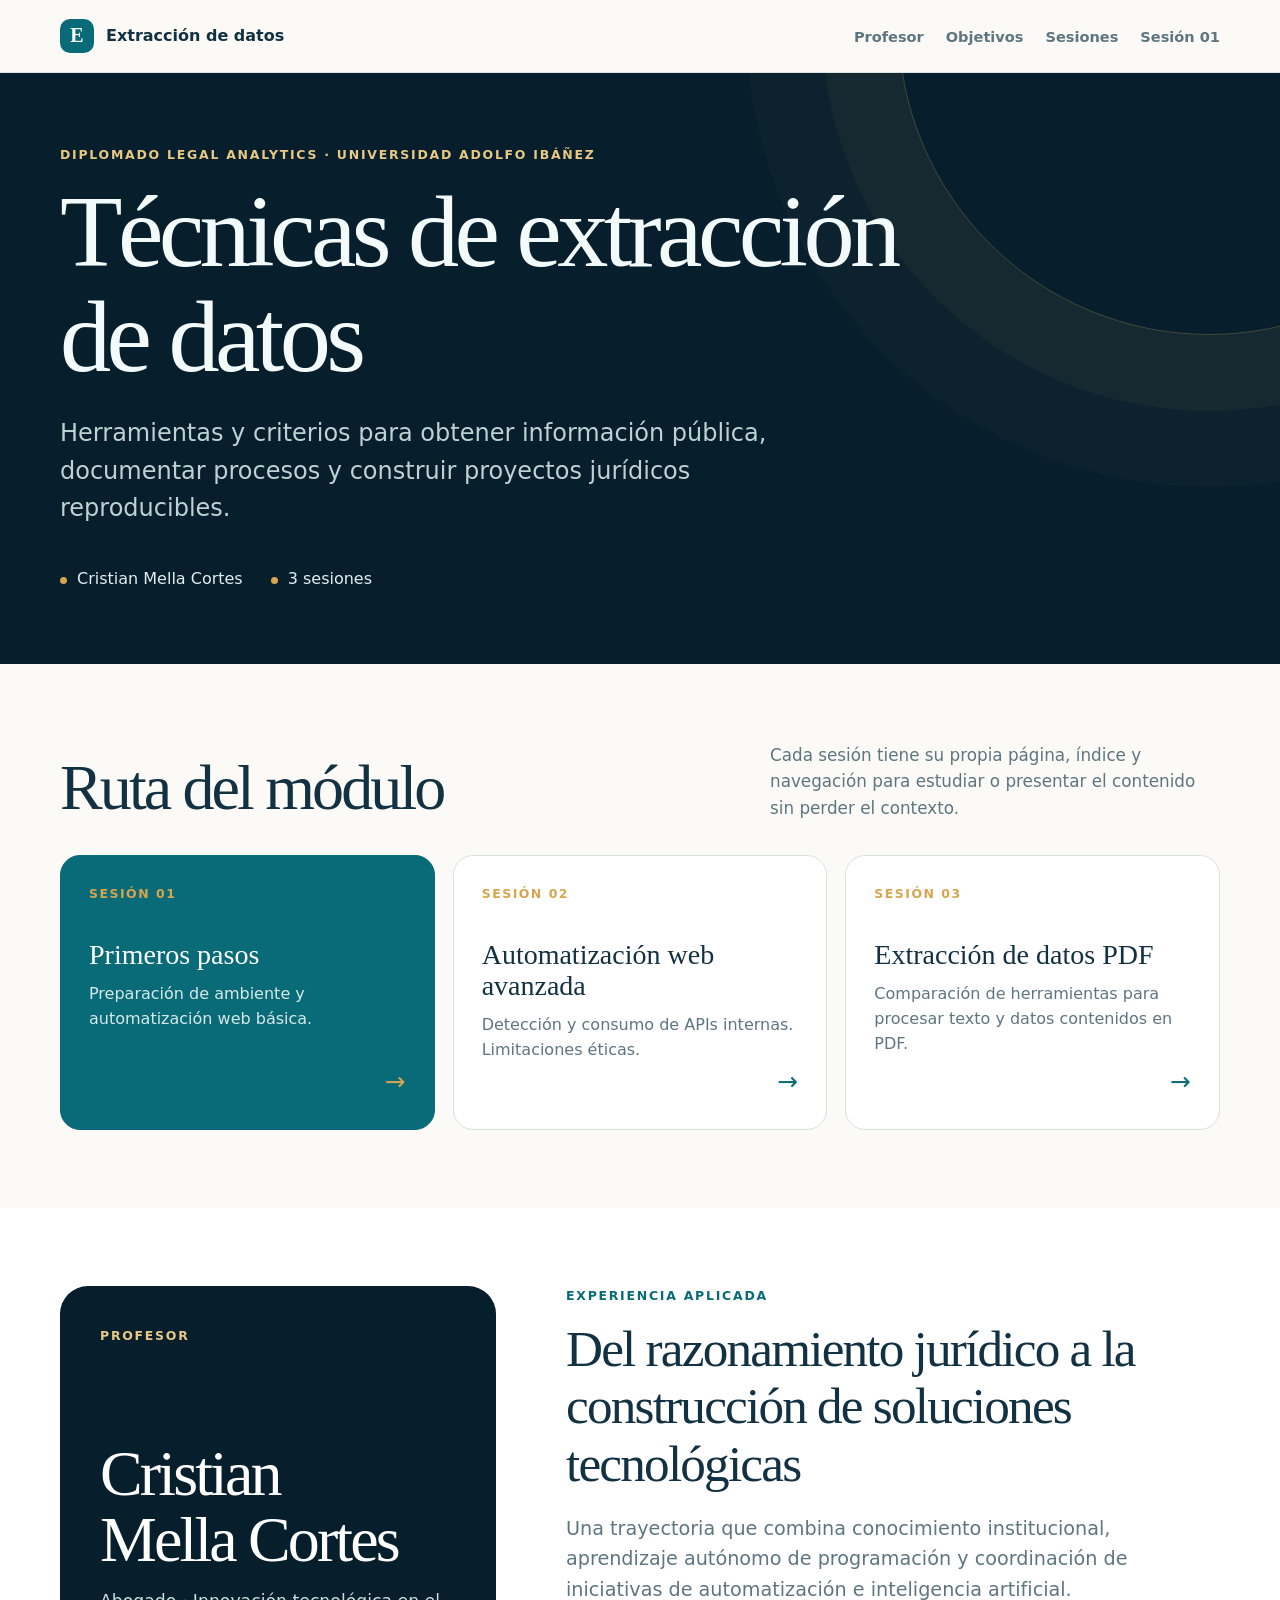
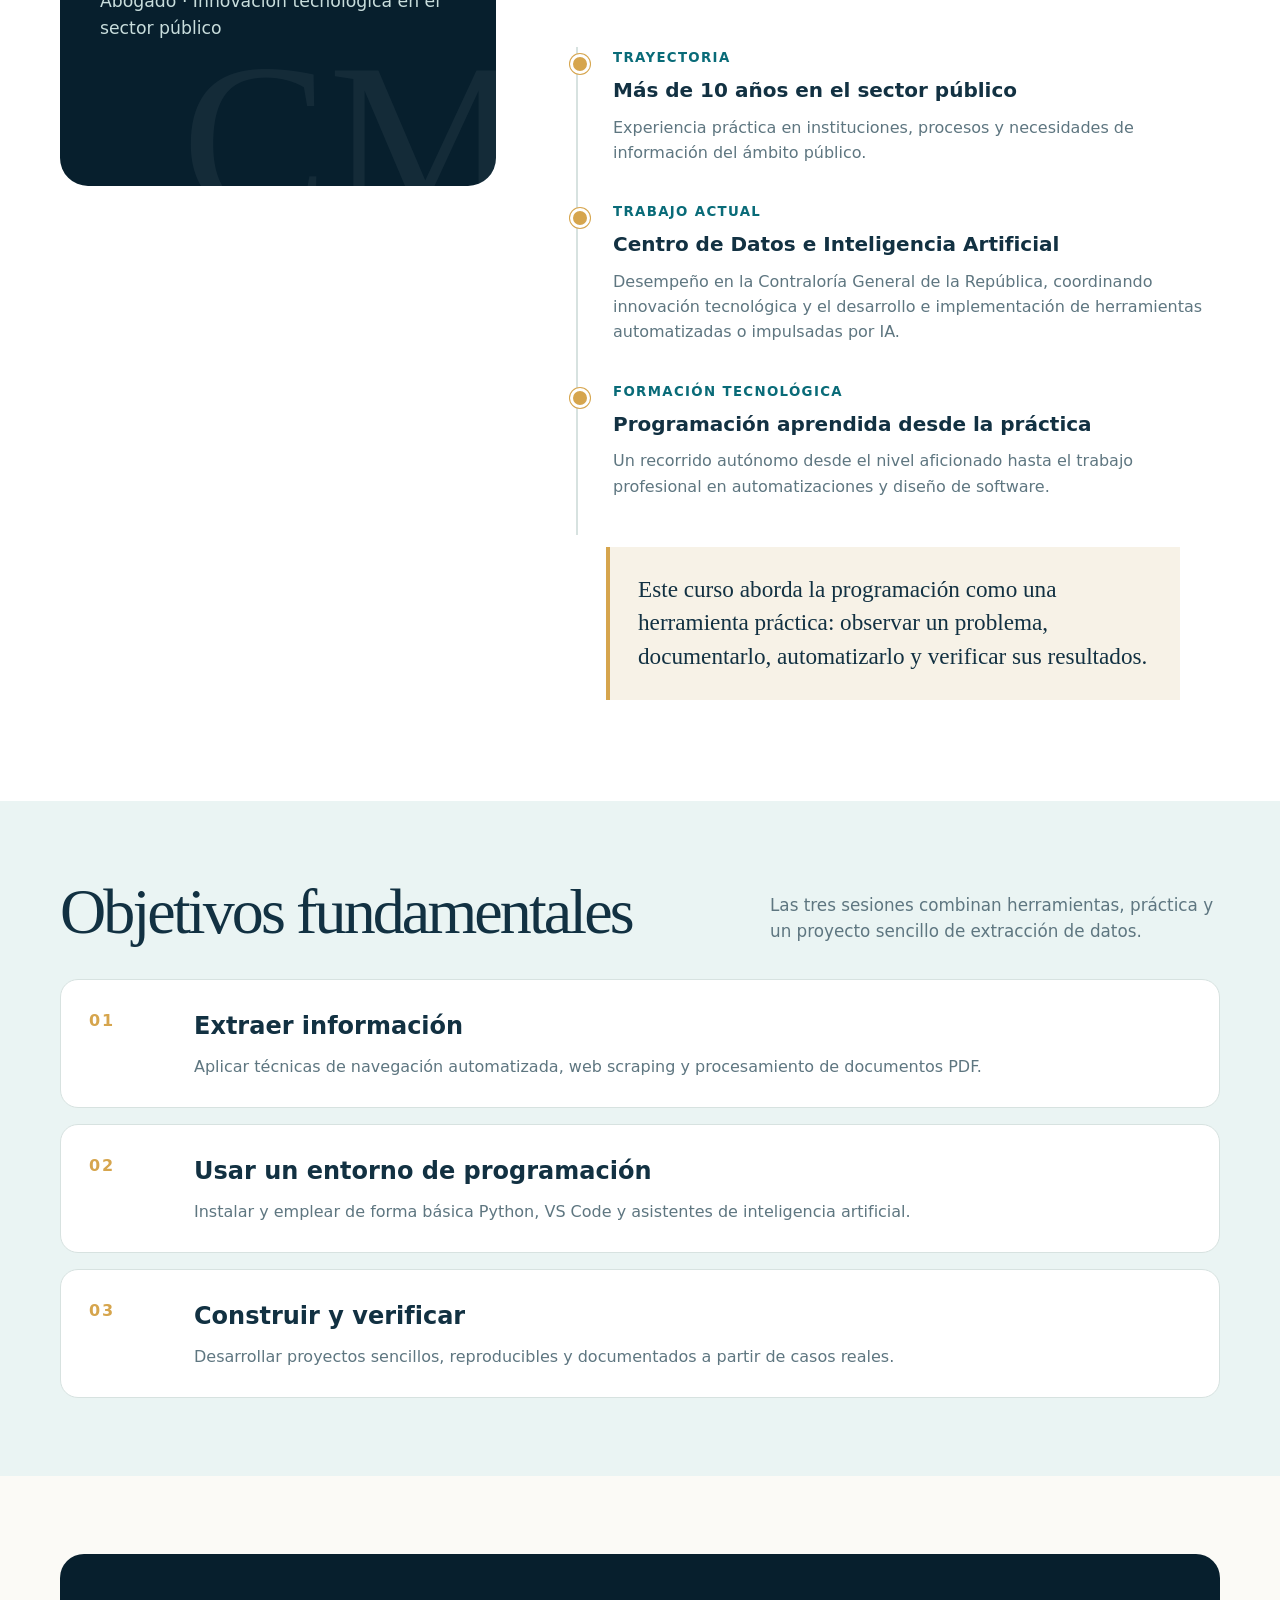
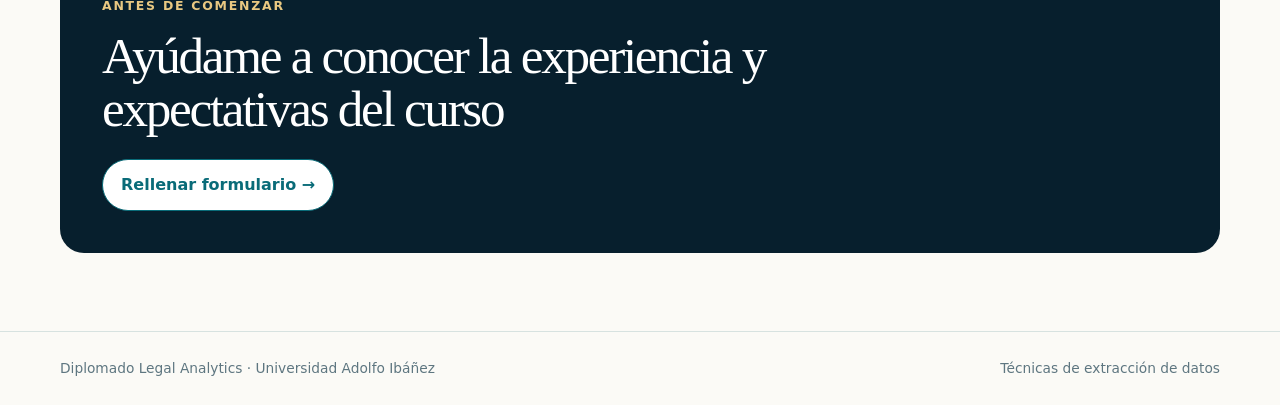
==== index.html @ d35bd57c "Clases UAI Legal Analytics 2026 HTML con clases y ejercicios" ====
<!doctype html><html lang="es"><head><meta charset="utf-8"><meta name="viewport" content="width=device-width,initial-scale=1"><meta name="theme-color" content="#071f2d"><title>Técnicas de extracción de datos</title><link rel="stylesheet" href="css/base.css"><link rel="stylesheet" href="css/presentation.css"></head><body>
<header class="site-header"><div class="container header-inner"><a class="brand" href="index.html"><span class="brand-mark">E</span><span>Extracción de datos</span></a><button class="menu-button" aria-expanded="false" aria-label="Abrir menú">Menú</button><nav class="main-nav" aria-label="Navegación principal"><a href="#profesor">Profesor</a><a href="#objetivos">Objetivos</a><a href="#sesiones">Sesiones</a><a href="sesiones/sesion-01.html">Sesión 01</a></nav></div></header>
<main><section class="hero"><div class="container hero-inner"><p class="eyebrow">Diplomado Legal Analytics · Universidad Adolfo Ibáñez</p><h1 class="display">Técnicas de extracción de datos</h1><p class="hero-copy">Herramientas y criterios para obtener información pública, documentar procesos y construir proyectos jurídicos reproducibles.</p><div class="hero-meta"><span>Cristian Mella Cortes</span><span>3 sesiones</span></div></div></section>
<section id="sesiones" class="section"><div class="container"><div class="section-head"><h2 class="display">Ruta del módulo</h2><p>Cada sesión tiene su propia página, índice y navegación para estudiar o presentar el contenido sin perder el contexto.</p></div><div class="cards"><a class="card featured" href="sesiones/sesion-01.html"><span class="number">SESIÓN 01</span><h3>Primeros pasos</h3><p>Preparación de ambiente y automatización web básica.</p><span class="arrow">→</span></a><a class="card" href="sesiones/sesion-02.html"><span class="number">SESIÓN 02</span><h3>Automatización web avanzada</h3><p>Detección y consumo de APIs internas. Limitaciones éticas.</p><span class="arrow">→</span></a><a class="card" href="sesiones/sesion-03.html"><span class="number">SESIÓN 03</span><h3>Extracción de datos PDF</h3><p>Comparación de herramientas para procesar texto y datos contenidos en PDF.</p><span class="arrow">→</span></a></div></div></section>
<section id="profesor" class="section professor"><div class="container profile-layout"><aside class="identity-panel"><p class="eyebrow">Profesor</p><h2 class="display">Cristian<br>Mella Cortes</h2><p class="role">Abogado · Innovación tecnológica en el sector público</p></aside><div class="profile-story"><p class="eyebrow">Experiencia aplicada</p><h3>Del razonamiento jurídico a la construcción de soluciones tecnológicas</h3><p class="lead">Una trayectoria que combina conocimiento institucional, aprendizaje autónomo de programación y coordinación de iniciativas de automatización e inteligencia artificial.</p><div class="timeline"><article class="milestone"><small>Trayectoria</small><h4>Más de 10 años en el sector público</h4><p>Experiencia práctica en instituciones, procesos y necesidades de información del ámbito público.</p></article><article class="milestone"><small>Trabajo actual</small><h4>Centro de Datos e Inteligencia Artificial</h4><p>Desempeño en la Contraloría General de la República, coordinando innovación tecnológica y el desarrollo e implementación de herramientas automatizadas o impulsadas por IA.</p></article><article class="milestone"><small>Formación tecnológica</small><h4>Programación aprendida desde la práctica</h4><p>Un recorrido autónomo desde el nivel aficionado hasta el trabajo profesional en automatizaciones y diseño de software.</p></article></div><blockquote class="teaching-note">Este curso aborda la programación como una herramienta práctica: observar un problema, documentarlo, automatizarlo y verificar sus resultados.</blockquote></div></div></section>
<section id="objetivos" class="section soft"><div class="container"><div class="section-head"><h2 class="display">Objetivos fundamentales</h2><p>Las tres sesiones combinan herramientas, práctica y un proyecto sencillo de extracción de datos.</p></div><div class="objectives"><article class="objective"><strong>01</strong><div><h3>Extraer información</h3><p>Aplicar técnicas de navegación automatizada, web scraping y procesamiento de documentos PDF.</p></div></article><article class="objective"><strong>02</strong><div><h3>Usar un entorno de programación</h3><p>Instalar y emplear de forma básica Python, VS Code y asistentes de inteligencia artificial.</p></div></article><article class="objective"><strong>03</strong><div><h3>Construir y verificar</h3><p>Desarrollar proyectos sencillos, reproducibles y documentados a partir de casos reales.</p></div></article></div></div></section>
<section class="section"><div class="container"><div class="survey"><p class="eyebrow">Antes de comenzar</p><h2 class="display">Ayúdame a conocer la experiencia y expectativas del curso</h2><a class="button" href="https://forms.cloud.microsoft/Pages/ResponsePage.aspx?id=a3WTFOOefkuF-6Gn7OXBZaLmbzBU2StAi_sdD-ndIR5UMkFDREI5QjBaMTgxVTE2TExETEpZU0IwNy4u" target="_blank" rel="noopener noreferrer">Rellenar formulario →</a></div></div></section></main>
<footer class="site-footer"><div class="container footer-inner"><span>Diplomado Legal Analytics · Universidad Adolfo Ibáñez</span><span>Técnicas de extracción de datos</span></div></footer><script src="js/site.js"></script></body></html>
---- css/base.css ----
:root{--navy:#071f2d;--ink:#123142;--teal:#096b78;--teal2:#0f8490;--mist:#eaf4f3;--paper:#fbfaf6;--white:#fff;--gold:#d6a54d;--muted:#5e7680;--line:#d7e2e0;--shadow:0 18px 55px rgba(8,38,50,.12);--radius:20px}
*{box-sizing:border-box}html{scroll-behavior:smooth}body{margin:0;background:var(--paper);color:var(--ink);font-family:Inter,ui-sans-serif,system-ui,-apple-system,"Segoe UI",sans-serif;line-height:1.58}a{color:inherit}button{font:inherit}a:focus-visible,button:focus-visible{outline:3px solid var(--gold);outline-offset:4px}.container{width:min(1160px,calc(100% - 48px));margin:auto}.site-header{position:sticky;top:0;z-index:50;border-bottom:1px solid rgba(215,226,224,.9);background:rgba(251,250,246,.94);backdrop-filter:blur(14px)}.header-inner{min-height:72px;display:flex;align-items:center;justify-content:space-between;gap:24px}.brand{display:flex;align-items:center;gap:12px;text-decoration:none;font-weight:850}.brand-mark{display:grid;place-items:center;width:34px;height:34px;border-radius:10px;background:var(--teal);color:#fff;font-family:Georgia,serif;font-size:20px}.main-nav{display:flex;align-items:center;gap:22px}.main-nav a{text-decoration:none;color:var(--muted);font-size:.91rem;font-weight:750}.main-nav a:hover,.main-nav a[aria-current="page"]{color:var(--teal)}.menu-button{display:none;border:0;background:transparent;font-weight:800;color:var(--teal)}.eyebrow{margin:0 0 14px;color:var(--teal);font-size:.78rem;font-weight:900;letter-spacing:.14em;text-transform:uppercase}.display{font-family:Georgia,"Times New Roman",serif;font-weight:500;letter-spacing:-.045em;line-height:1.03}.site-footer{border-top:1px solid var(--line);padding:26px 0;color:var(--muted);font-size:.86rem}.footer-inner{display:flex;justify-content:space-between;gap:20px}.button{display:inline-flex;align-items:center;justify-content:center;gap:8px;border-radius:999px;padding:12px 18px;text-decoration:none;font-weight:800;border:1px solid var(--teal);color:var(--teal);background:#fff}.button.primary{background:var(--teal);color:#fff}.button:hover{transform:translateY(-1px);box-shadow:0 8px 20px rgba(9,107,120,.15)}
@media(max-width:760px){.container{width:min(100% - 32px,1160px)}.header-inner{min-height:64px}.menu-button{display:block}.main-nav{display:none;position:absolute;top:64px;left:0;right:0;padding:18px 24px;background:var(--paper);border-bottom:1px solid var(--line);flex-direction:column;align-items:flex-start}.main-nav.open{display:flex}.footer-inner{display:block}.footer-inner span{display:block;margin:5px 0}}
@media(prefers-reduced-motion:reduce){html{scroll-behavior:auto}*{transition:none!important}}
---- css/presentation.css ----
.hero{position:relative;overflow:hidden;background:var(--navy);color:#f2fbfa}.hero:after{content:"";position:absolute;width:620px;height:620px;border:1px solid rgba(214,165,77,.3);border-radius:50%;right:-240px;top:-360px;box-shadow:0 0 0 76px rgba(214,165,77,.05),0 0 0 152px rgba(214,165,77,.025)}.hero-inner{position:relative;z-index:1;min-height:480px;display:grid;align-content:center;padding:72px 0}.hero .eyebrow{color:#e8c882}.hero h1{max-width:930px;margin:0;font-size:clamp(3.5rem,8vw,6.4rem)}.hero-copy{max-width:710px;margin:25px 0 0;color:#bdd2d3;font-size:clamp(1.15rem,2vw,1.5rem)}.hero-meta{display:flex;gap:28px;flex-wrap:wrap;margin-top:38px;color:#e2eeee}.hero-meta span:before{content:"";display:inline-block;width:7px;height:7px;margin-right:10px;border-radius:50%;background:var(--gold)}.section{padding:78px 0}.section.soft{background:var(--mist)}.section-head{display:flex;align-items:end;justify-content:space-between;gap:36px;margin-bottom:34px}.section-head h2{margin:0;font-size:clamp(2.4rem,5vw,4rem)}.section-head p{max-width:450px;margin:0;color:var(--muted);font-size:1.05rem}.cards{display:grid;grid-template-columns:repeat(3,1fr);gap:18px}.card{display:flex;min-height:245px;flex-direction:column;padding:28px;border:1px solid var(--line);border-radius:var(--radius);background:#fff;text-decoration:none;transition:.2s ease}.card:hover{transform:translateY(-5px);box-shadow:var(--shadow);border-color:#90bdc0}.card.featured{background:var(--teal);color:#fff;border-color:var(--teal)}.card .number{color:var(--gold);font-size:.78rem;font-weight:900;letter-spacing:.12em}.card h3{margin:36px 0 10px;font-family:Georgia,serif;font-size:1.75rem;font-weight:500;line-height:1.1}.card p{margin:0;color:var(--muted)}.card.featured p{color:#d7e9e8}.card .arrow{margin-top:auto;align-self:flex-end;color:var(--teal);font-size:1.55rem}.card.featured .arrow{color:var(--gold)}
.professor{background:#fff}.profile-layout{display:grid;grid-template-columns:.8fr 1.2fr;gap:70px;align-items:start}.identity-panel{position:sticky;top:105px;min-height:500px;padding:40px;border-radius:28px;background:var(--navy);color:#fff;overflow:hidden}.identity-panel:after{content:"CM";position:absolute;right:-28px;bottom:-65px;color:rgba(255,255,255,.055);font:220px/1 Georgia,serif}.identity-panel .eyebrow{color:#e8c882}.identity-panel h2{position:relative;margin:95px 0 15px;font-size:clamp(2.65rem,5vw,4.5rem)}.identity-panel .role{position:relative;margin:0;color:#c8dddc;font-size:1.08rem}.profile-story h3{margin:0 0 22px;font:500 clamp(2rem,4vw,3.25rem)/1.12 Georgia,serif;letter-spacing:-.035em}.profile-story>.lead{margin:0 0 42px;color:var(--muted);font-size:1.2rem}.timeline{border-left:2px solid var(--line);margin-left:10px}.milestone{position:relative;padding:0 0 36px 35px}.milestone:before{content:"";position:absolute;left:-8px;top:7px;width:14px;height:14px;border:3px solid #fff;border-radius:50%;background:var(--gold);box-shadow:0 0 0 1px var(--gold)}.milestone small{display:block;color:var(--teal);font-weight:900;letter-spacing:.1em;text-transform:uppercase}.milestone h4{margin:7px 0 8px;font-size:1.25rem}.milestone p{margin:0;color:var(--muted)}.teaching-note{margin-top:12px;padding:26px 28px;border-left:4px solid var(--gold);background:#f7f2e7;font:500 1.45rem/1.45 Georgia,serif}
.objectives{display:grid;gap:16px}.objective{display:grid;grid-template-columns:80px 1fr;gap:25px;padding:28px;border:1px solid var(--line);border-radius:18px;background:#fff}.objective strong{color:var(--gold);letter-spacing:.12em}.objective h3{margin:0 0 8px;font-size:1.5rem}.objective p{margin:0;color:var(--muted)}.survey{padding:42px;border-radius:24px;background:var(--navy);color:#fff}.survey .eyebrow{color:#e8c882}.survey h2{max-width:800px;margin:0 0 24px;font-size:clamp(2rem,4vw,3.3rem)}
.page-hero{padding:62px 0 48px;background:var(--mist);border-bottom:1px solid var(--line)}.breadcrumb{font-size:.9rem;color:var(--muted)}.breadcrumb a{color:var(--teal);font-weight:800}.page-hero h1{margin:18px 0 12px;font-size:clamp(2.8rem,6vw,5.2rem)}.page-hero .subtitle{max-width:780px;margin:0;color:var(--muted);font-size:1.2rem}.lesson-shell{display:grid;grid-template-columns:250px 1fr;gap:54px;padding:55px 0 80px}.lesson-index{position:sticky;top:96px;align-self:start;padding:18px;border:1px solid var(--line);border-radius:18px;background:#fff}.lesson-index strong{display:block;margin:4px 10px 12px;color:var(--teal);font-size:.78rem;letter-spacing:.12em;text-transform:uppercase}.lesson-index a{display:block;padding:10px;border-radius:9px;text-decoration:none;color:var(--muted);font-size:.9rem;font-weight:750}.lesson-index a:hover{background:var(--mist);color:var(--teal)}.lesson-block{padding:12px 0 44px;scroll-margin-top:95px}.lesson-block+.lesson-block{padding-top:44px;border-top:1px solid var(--line)}.lesson-block h2{margin:0 0 14px;font:500 clamp(2rem,4vw,3rem)/1.1 Georgia,serif;letter-spacing:-.035em}.lesson-block h3{margin:25px 0 8px}.lesson-block p,.lesson-block li{color:#3e5862}.lesson-block li{margin:7px 0}.lesson-grid{display:grid;grid-template-columns:repeat(2,minmax(0,1fr));gap:16px;margin:22px 0}.lesson-card{padding:23px;border:1px solid var(--line);border-radius:16px;background:#fff}.lesson-card h3{margin:0 0 8px}.lesson-card p{margin:0}.lesson-table{width:100%;border-collapse:collapse;background:#fff;margin:22px 0}.lesson-table th,.lesson-table td{padding:13px;border:1px solid var(--line);text-align:left;vertical-align:top}.lesson-table th{background:var(--mist);color:var(--teal)}.callout{margin:22px 0;padding:18px 20px;border-left:4px solid var(--gold);background:#faf3e4}.code{padding:18px;border-radius:13px;background:#102d38;color:#eef8f7;overflow:auto;font-size:.88rem;line-height:1.65}.session-nav{display:flex;justify-content:space-between;gap:14px;margin-top:34px}.coming-soon{min-height:46vh;display:grid;place-items:center;text-align:center}.coming-soon div{max-width:650px}.coming-soon h2{font-size:clamp(2.3rem,5vw,4rem);margin:0 0 15px}.coming-soon p{color:var(--muted);font-size:1.1rem}
@media(max-width:900px){.cards{grid-template-columns:1fr 1fr}.profile-layout{grid-template-columns:1fr;gap:38px}.identity-panel{position:relative;top:auto;min-height:350px}.identity-panel h2{margin-top:55px}.lesson-shell{grid-template-columns:1fr}.lesson-index{position:relative;top:auto;display:flex;overflow:auto}.lesson-index strong{display:none}.lesson-index a{white-space:nowrap}}
@media(max-width:650px){.hero-inner{min-height:430px}.cards,.lesson-grid{grid-template-columns:1fr}.section{padding:56px 0}.section-head{display:block}.section-head p{margin-top:14px}.objective{grid-template-columns:48px 1fr;padding:22px}.survey{padding:28px}.session-nav{flex-direction:column}.lesson-table{font-size:.82rem;display:block;overflow-x:auto}}
.stage-intro{padding:48px 0 28px}.stage-intro h2{margin:0 0 12px;font-size:clamp(2rem,4vw,3.1rem)}.stage-intro>div>p{max-width:760px;margin:0;color:var(--muted);font-size:1.08rem}.stage-grid{display:grid;grid-template-columns:repeat(2,minmax(0,1fr));gap:18px;margin-top:30px}.stage-card{position:relative;min-height:230px;padding:28px;border:1px solid var(--line);border-radius:20px;background:#fff;text-align:left;color:var(--ink);cursor:pointer;transition:.2s ease}.stage-card:hover,.stage-card.active{transform:translateY(-3px);border-color:#75aeb2;box-shadow:var(--shadow)}.stage-card.active{background:var(--teal);color:#fff}.stage-card .stage-number{display:block;margin-bottom:38px;color:var(--gold);font-size:.78rem;font-weight:900;letter-spacing:.12em}.stage-card h3{margin:0 0 9px;font:500 1.75rem/1.12 Georgia,serif}.stage-card p{margin:0;color:var(--muted)}.stage-card.active p{color:#d9eaea}.stage-card .stage-arrow{position:absolute;right:25px;top:24px;color:var(--teal);font-size:1.4rem}.stage-card.active .stage-arrow{color:var(--gold)}.stage-detail{display:none;padding:54px 0 72px;scroll-margin-top:72px;animation:detail-in .3s ease both}.stage-detail.active{display:block}.stage-detail-head{display:flex;justify-content:space-between;gap:30px;align-items:start;margin-bottom:30px}.stage-detail-head h2{max-width:780px;margin:0;font-size:clamp(2.2rem,5vw,3.6rem)}.close-stage{border:1px solid var(--line);border-radius:999px;background:#fff;padding:9px 14px;color:var(--teal);font-weight:800;cursor:pointer}.step-list{display:grid;gap:14px;counter-reset:steps}.step{position:relative;padding:24px 25px 24px 75px;border:1px solid var(--line);border-radius:16px;background:#fff;counter-increment:steps}.step:before{content:counter(steps,decimal-leading-zero);position:absolute;left:24px;top:23px;color:var(--gold);font-weight:900;letter-spacing:.08em}.step h3{margin:0 0 7px;font-size:1.2rem}.step p,.step li{color:var(--muted)}.step p{margin:0}.checklist{padding-left:20px}.checklist li{margin:6px 0}.decision{display:grid;grid-template-columns:.8fr 1.2fr;gap:24px;margin:24px 0}.decision-label{padding:28px;border-radius:18px;background:var(--navy);color:#fff}.decision-label .eyebrow{color:#e8c882}.decision-label h3{margin:0;font:500 2rem/1.15 Georgia,serif}.decision-reasons{display:grid;gap:12px}.reason{padding:18px 20px;border:1px solid var(--line);border-radius:14px;background:#fff}.reason strong{display:block;margin-bottom:4px;color:var(--teal)}.prompt-file{margin:22px 0}.prompt-file figcaption{margin-bottom:8px;color:var(--teal);font-weight:850}.evidence-grid{display:grid;grid-template-columns:repeat(3,1fr);gap:14px;margin:22px 0}.evidence-item{padding:20px;border-top:4px solid var(--gold);background:#fff;border-radius:0 0 14px 14px}.evidence-item strong{display:block;margin-bottom:6px}.evidence-item p{margin:0;color:var(--muted);font-size:.94rem}.stage-bottom{display:flex;justify-content:space-between;gap:12px;margin-top:34px}@keyframes detail-in{from{opacity:0;transform:translateY(8px)}to{opacity:1;transform:none}}@media(max-width:650px){.stage-grid,.decision,.evidence-grid{grid-template-columns:1fr}.stage-card{min-height:205px}.stage-detail-head{display:block}.close-stage{margin-top:18px}.step{padding-left:62px}.step:before{left:18px}.stage-bottom{flex-direction:column}}
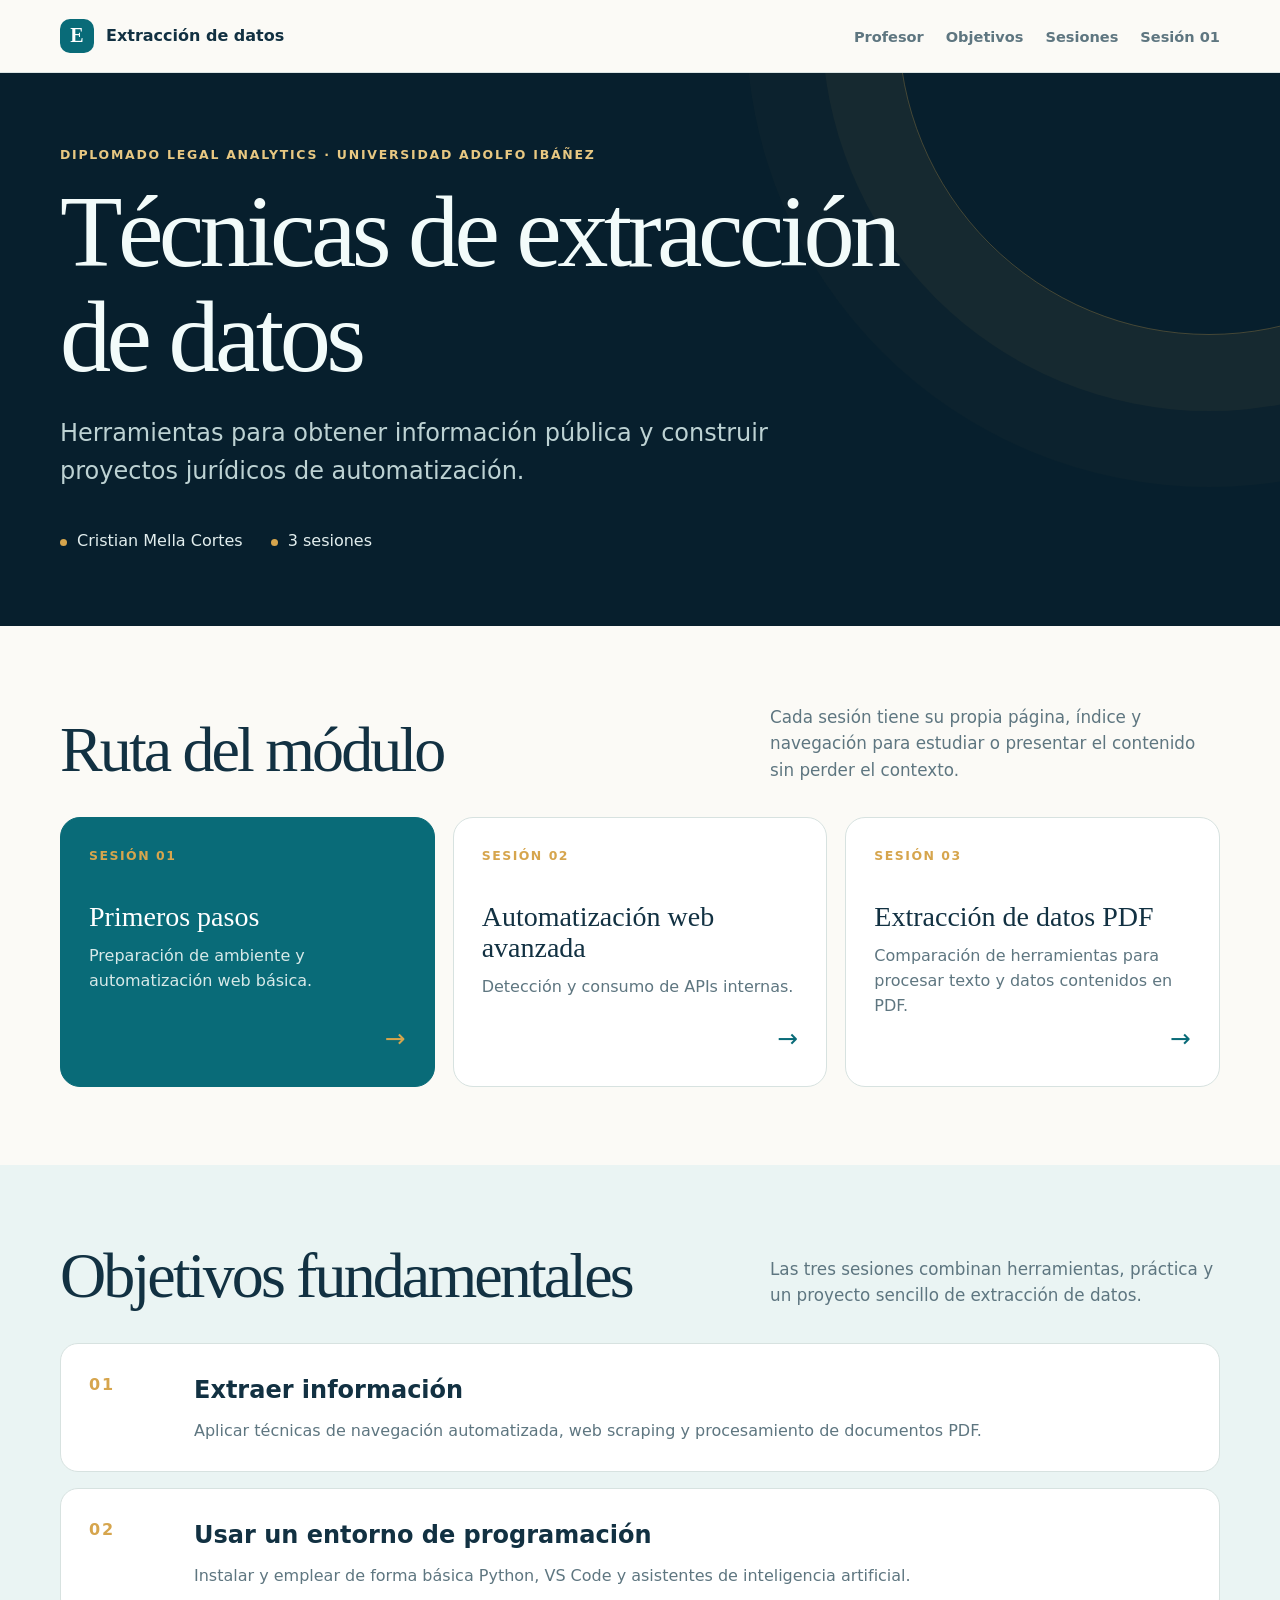
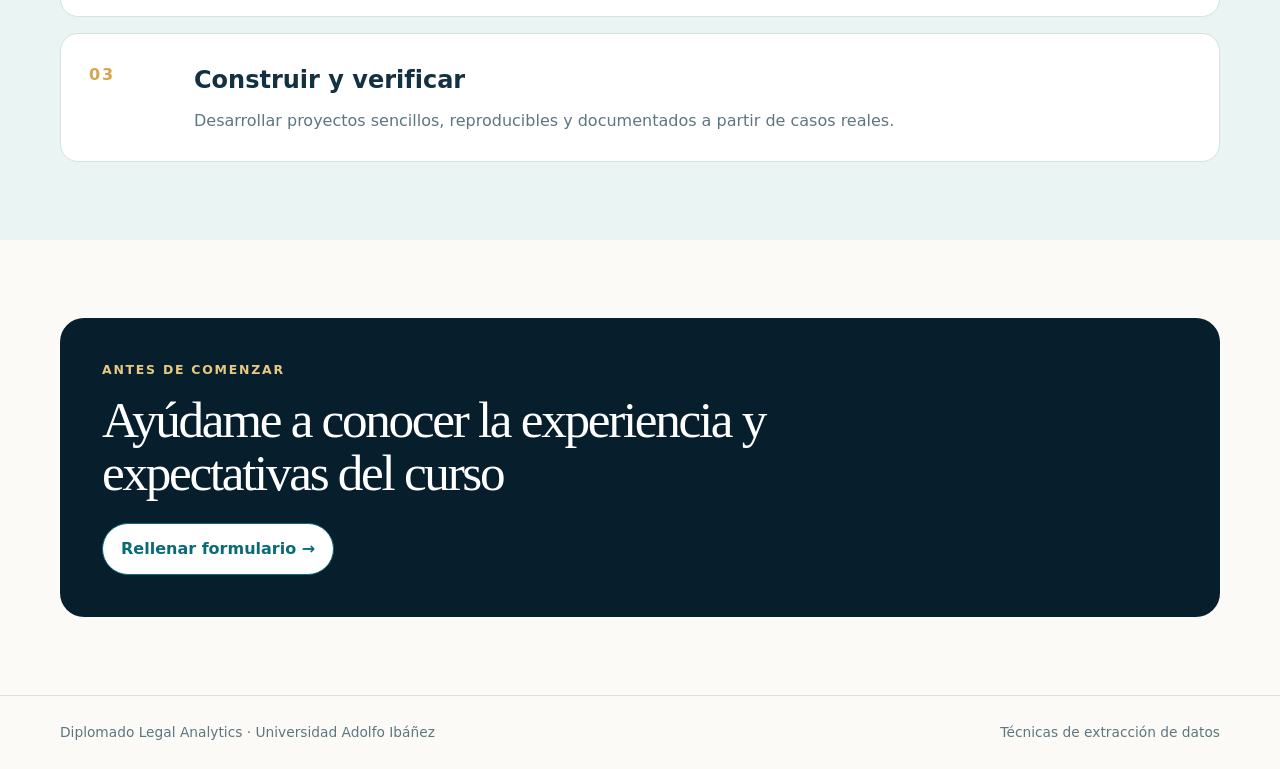
==== commit 8490081a: "Actualiza el contenido inicial y la sección Profesor" ====
--- a/index.html
+++ b/index.html
@@ -1,8 +1,8 @@
 <!doctype html><html lang="es"><head><meta charset="utf-8"><meta name="viewport" content="width=device-width,initial-scale=1"><meta name="theme-color" content="#071f2d"><title>Técnicas de extracción de datos</title><link rel="stylesheet" href="css/base.css"><link rel="stylesheet" href="css/presentation.css"></head><body>
 <header class="site-header"><div class="container header-inner"><a class="brand" href="index.html"><span class="brand-mark">E</span><span>Extracción de datos</span></a><button class="menu-button" aria-expanded="false" aria-label="Abrir menú">Menú</button><nav class="main-nav" aria-label="Navegación principal"><a href="#profesor">Profesor</a><a href="#objetivos">Objetivos</a><a href="#sesiones">Sesiones</a><a href="sesiones/sesion-01.html">Sesión 01</a></nav></div></header>
-<main><section class="hero"><div class="container hero-inner"><p class="eyebrow">Diplomado Legal Analytics · Universidad Adolfo Ibáñez</p><h1 class="display">Técnicas de extracción de datos</h1><p class="hero-copy">Herramientas y criterios para obtener información pública, documentar procesos y construir proyectos jurídicos reproducibles.</p><div class="hero-meta"><span>Cristian Mella Cortes</span><span>3 sesiones</span></div></div></section>
-<section id="sesiones" class="section"><div class="container"><div class="section-head"><h2 class="display">Ruta del módulo</h2><p>Cada sesión tiene su propia página, índice y navegación para estudiar o presentar el contenido sin perder el contexto.</p></div><div class="cards"><a class="card featured" href="sesiones/sesion-01.html"><span class="number">SESIÓN 01</span><h3>Primeros pasos</h3><p>Preparación de ambiente y automatización web básica.</p><span class="arrow">→</span></a><a class="card" href="sesiones/sesion-02.html"><span class="number">SESIÓN 02</span><h3>Automatización web avanzada</h3><p>Detección y consumo de APIs internas. Limitaciones éticas.</p><span class="arrow">→</span></a><a class="card" href="sesiones/sesion-03.html"><span class="number">SESIÓN 03</span><h3>Extracción de datos PDF</h3><p>Comparación de herramientas para procesar texto y datos contenidos en PDF.</p><span class="arrow">→</span></a></div></div></section>
-<section id="profesor" class="section professor"><div class="container profile-layout"><aside class="identity-panel"><p class="eyebrow">Profesor</p><h2 class="display">Cristian<br>Mella Cortes</h2><p class="role">Abogado · Innovación tecnológica en el sector público</p></aside><div class="profile-story"><p class="eyebrow">Experiencia aplicada</p><h3>Del razonamiento jurídico a la construcción de soluciones tecnológicas</h3><p class="lead">Una trayectoria que combina conocimiento institucional, aprendizaje autónomo de programación y coordinación de iniciativas de automatización e inteligencia artificial.</p><div class="timeline"><article class="milestone"><small>Trayectoria</small><h4>Más de 10 años en el sector público</h4><p>Experiencia práctica en instituciones, procesos y necesidades de información del ámbito público.</p></article><article class="milestone"><small>Trabajo actual</small><h4>Centro de Datos e Inteligencia Artificial</h4><p>Desempeño en la Contraloría General de la República, coordinando innovación tecnológica y el desarrollo e implementación de herramientas automatizadas o impulsadas por IA.</p></article><article class="milestone"><small>Formación tecnológica</small><h4>Programación aprendida desde la práctica</h4><p>Un recorrido autónomo desde el nivel aficionado hasta el trabajo profesional en automatizaciones y diseño de software.</p></article></div><blockquote class="teaching-note">Este curso aborda la programación como una herramienta práctica: observar un problema, documentarlo, automatizarlo y verificar sus resultados.</blockquote></div></div></section>
+<main><section class="hero"><div class="container hero-inner"><p class="eyebrow">Diplomado Legal Analytics · Universidad Adolfo Ibáñez</p><h1 class="display">Técnicas de extracción de datos</h1><p class="hero-copy">Herramientas para obtener información pública y construir proyectos jurídicos de automatización.</p><div class="hero-meta"><span>Cristian Mella Cortes</span><span>3 sesiones</span></div></div></section>
+<section id="sesiones" class="section"><div class="container"><div class="section-head"><h2 class="display">Ruta del módulo</h2><p>Cada sesión tiene su propia página, índice y navegación para estudiar o presentar el contenido sin perder el contexto.</p></div><div class="cards"><a class="card featured" href="sesiones/sesion-01.html"><span class="number">SESIÓN 01</span><h3>Primeros pasos</h3><p>Preparación de ambiente y automatización web básica.</p><span class="arrow">→</span></a><a class="card" href="sesiones/sesion-02.html"><span class="number">SESIÓN 02</span><h3>Automatización web avanzada</h3><p>Detección y consumo de APIs internas.</p><span class="arrow">→</span></a><a class="card" href="sesiones/sesion-03.html"><span class="number">SESIÓN 03</span><h3>Extracción de datos PDF</h3><p>Comparación de herramientas para procesar texto y datos contenidos en PDF.</p><span class="arrow">→</span></a></div></div></section>
+<section id="profesor" class="section professor" hidden><div class="container profile-layout"><aside class="identity-panel"><p class="eyebrow">Profesor</p><h2 class="display">Cristian<br>Mella Cortes</h2></aside><div class="profile-story"><ul><li>Trayectoria</li><li>Trabajo actual</li><li>Formación tecnológica</li></ul></div></div></section>
 <section id="objetivos" class="section soft"><div class="container"><div class="section-head"><h2 class="display">Objetivos fundamentales</h2><p>Las tres sesiones combinan herramientas, práctica y un proyecto sencillo de extracción de datos.</p></div><div class="objectives"><article class="objective"><strong>01</strong><div><h3>Extraer información</h3><p>Aplicar técnicas de navegación automatizada, web scraping y procesamiento de documentos PDF.</p></div></article><article class="objective"><strong>02</strong><div><h3>Usar un entorno de programación</h3><p>Instalar y emplear de forma básica Python, VS Code y asistentes de inteligencia artificial.</p></div></article><article class="objective"><strong>03</strong><div><h3>Construir y verificar</h3><p>Desarrollar proyectos sencillos, reproducibles y documentados a partir de casos reales.</p></div></article></div></div></section>
-<section class="section"><div class="container"><div class="survey"><p class="eyebrow">Antes de comenzar</p><h2 class="display">Ayúdame a conocer la experiencia y expectativas del curso</h2><a class="button" href="https://forms.cloud.microsoft/Pages/ResponsePage.aspx?id=a3WTFOOefkuF-6Gn7OXBZaLmbzBU2StAi_sdD-ndIR5UMkFDREI5QjBaMTgxVTE2TExETEpZU0IwNy4u" target="_blank" rel="noopener noreferrer">Rellenar formulario →</a></div></div></section></main>
+<section class="section"><div class="container"><div class="survey"><p class="eyebrow">Antes de comenzar</p><h2 class="display">Ayúdame a conocer la experiencia y expectativas del curso</h2><a class="button" href="https://forms.cloud.microsoft/Pages/ResponsePage.aspx?id=a3WTF OOfkuF6Gn7OXBZ aLmbzVT2sTai_sdD-ndIR5UMkF DREI5VqBaMTgxVTE2TEtX pZU0IwNy4u" target="_blank" rel="noopener noreferrer">Rellenar formulario →</a></div></div></section></main>
 <footer class="site-footer"><div class="container footer-inner"><span>Diplomado Legal Analytics · Universidad Adolfo Ibáñez</span><span>Técnicas de extracción de datos</span></div></footer><script src="js/site.js"></script></body></html>
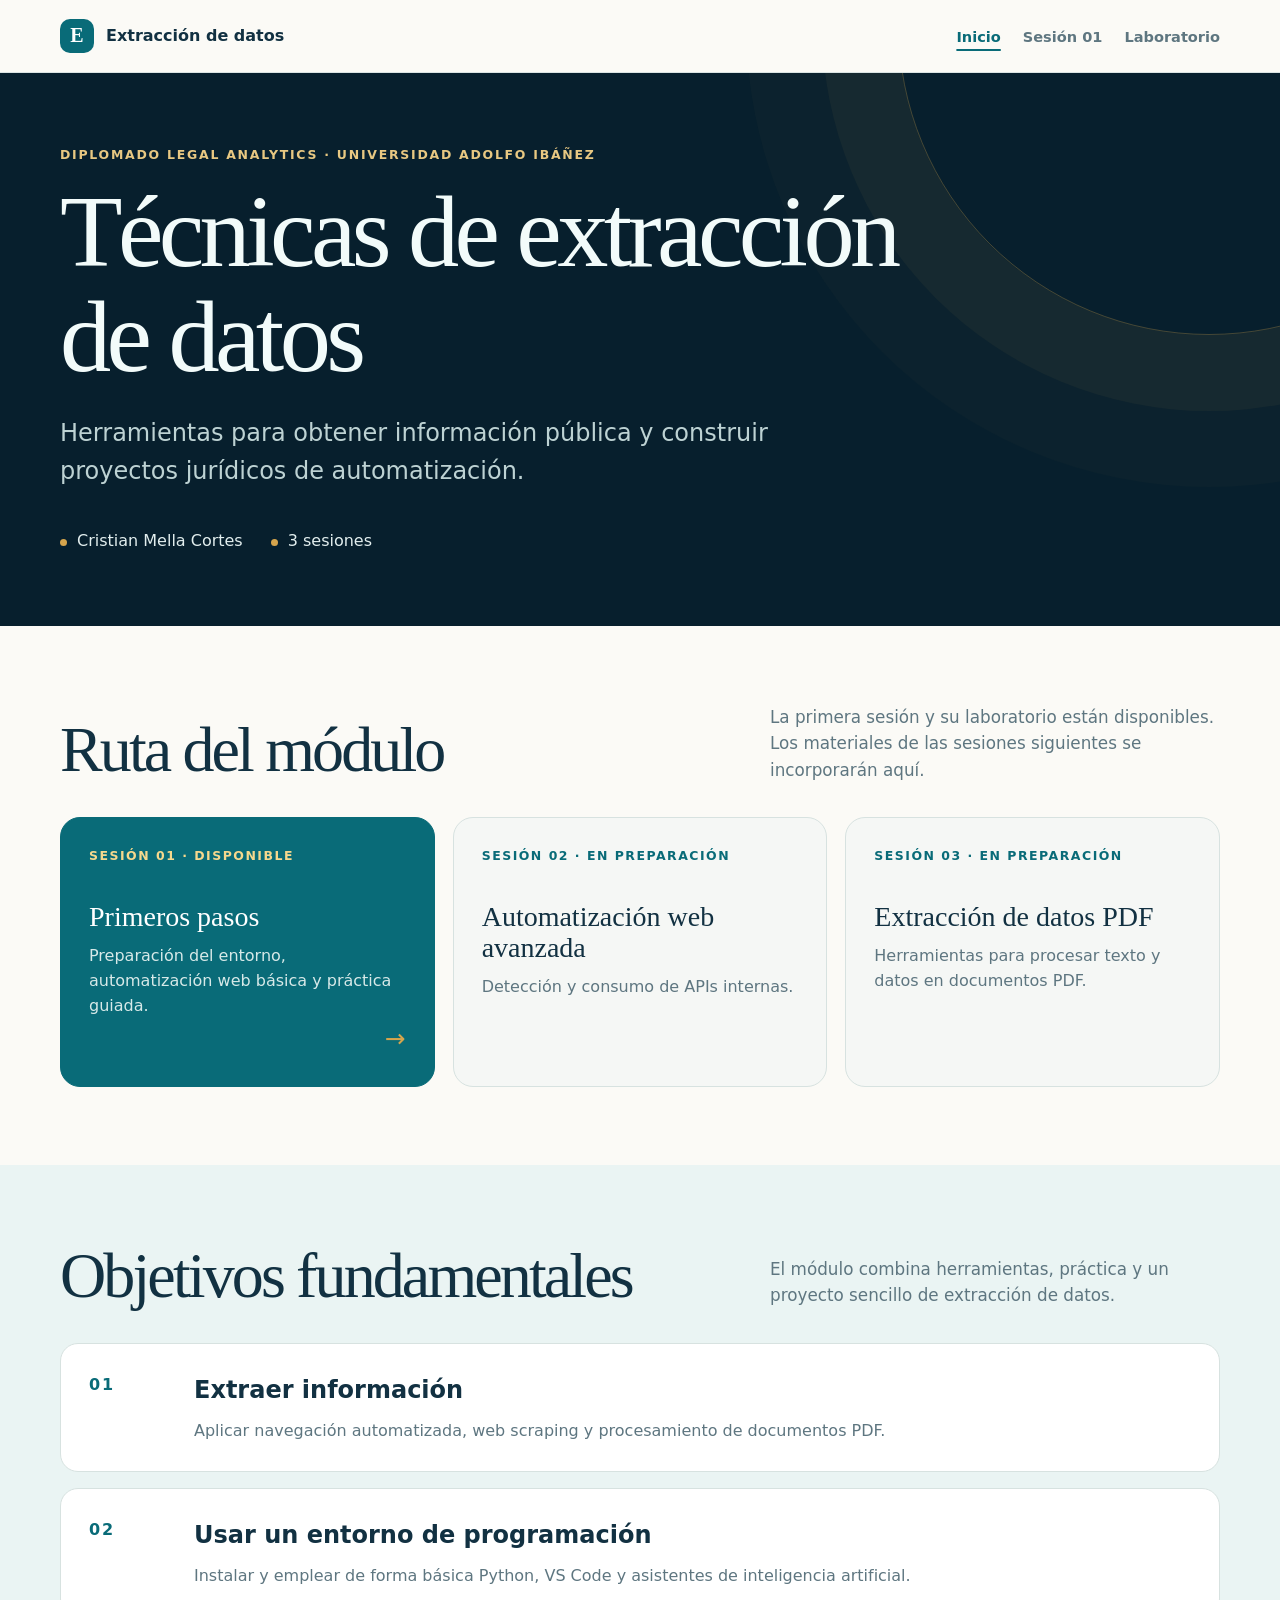
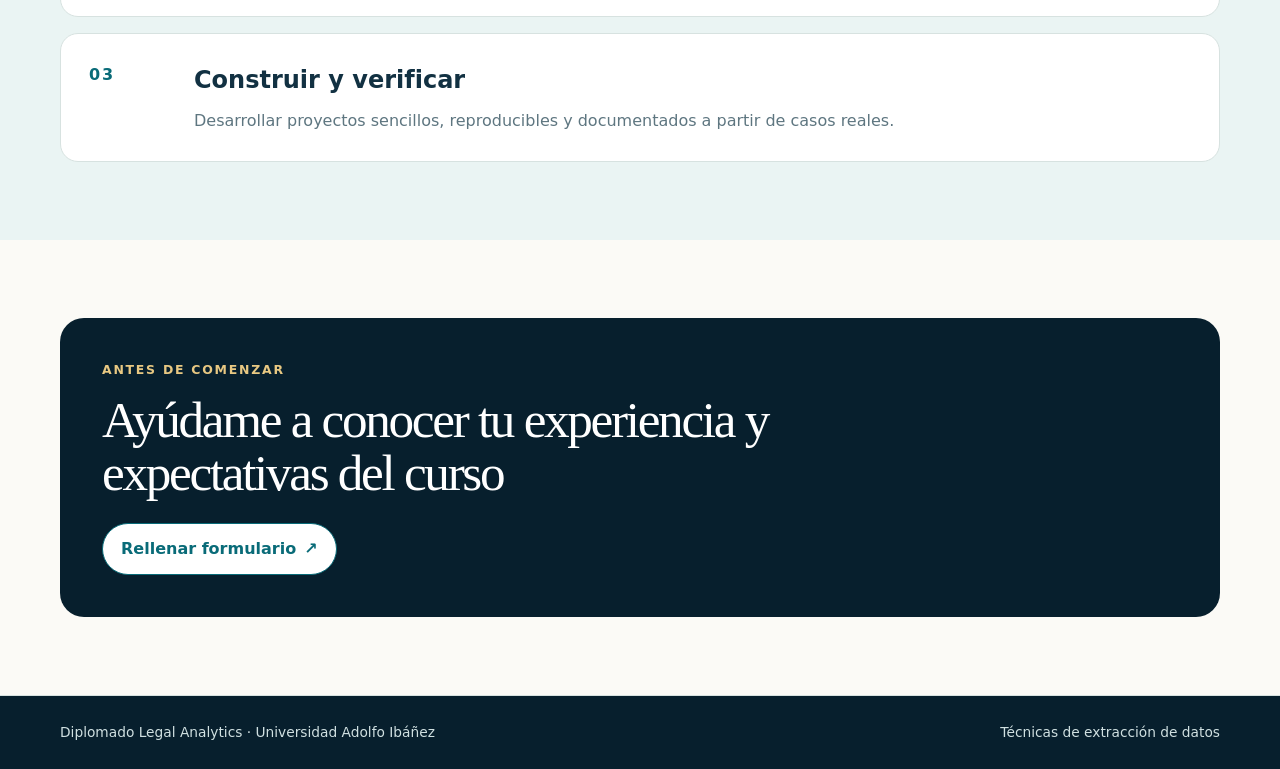
==== commit 1e6819c8: "uniforma diseño y agrega contenido a sesion 01" ====
--- a/index.html
+++ b/index.html
@@ -1,8 +1,50 @@
-<!doctype html><html lang="es"><head><meta charset="utf-8"><meta name="viewport" content="width=device-width,initial-scale=1"><meta name="theme-color" content="#071f2d"><title>Técnicas de extracción de datos</title><link rel="stylesheet" href="css/base.css"><link rel="stylesheet" href="css/presentation.css"></head><body>
-<header class="site-header"><div class="container header-inner"><a class="brand" href="index.html"><span class="brand-mark">E</span><span>Extracción de datos</span></a><button class="menu-button" aria-expanded="false" aria-label="Abrir menú">Menú</button><nav class="main-nav" aria-label="Navegación principal"><a href="#profesor">Profesor</a><a href="#objetivos">Objetivos</a><a href="#sesiones">Sesiones</a><a href="sesiones/sesion-01.html">Sesión 01</a></nav></div></header>
-<main><section class="hero"><div class="container hero-inner"><p class="eyebrow">Diplomado Legal Analytics · Universidad Adolfo Ibáñez</p><h1 class="display">Técnicas de extracción de datos</h1><p class="hero-copy">Herramientas para obtener información pública y construir proyectos jurídicos de automatización.</p><div class="hero-meta"><span>Cristian Mella Cortes</span><span>3 sesiones</span></div></div></section>
-<section id="sesiones" class="section"><div class="container"><div class="section-head"><h2 class="display">Ruta del módulo</h2><p>Cada sesión tiene su propia página, índice y navegación para estudiar o presentar el contenido sin perder el contexto.</p></div><div class="cards"><a class="card featured" href="sesiones/sesion-01.html"><span class="number">SESIÓN 01</span><h3>Primeros pasos</h3><p>Preparación de ambiente y automatización web básica.</p><span class="arrow">→</span></a><a class="card" href="sesiones/sesion-02.html"><span class="number">SESIÓN 02</span><h3>Automatización web avanzada</h3><p>Detección y consumo de APIs internas.</p><span class="arrow">→</span></a><a class="card" href="sesiones/sesion-03.html"><span class="number">SESIÓN 03</span><h3>Extracción de datos PDF</h3><p>Comparación de herramientas para procesar texto y datos contenidos en PDF.</p><span class="arrow">→</span></a></div></div></section>
-<section id="profesor" class="section professor" hidden><div class="container profile-layout"><aside class="identity-panel"><p class="eyebrow">Profesor</p><h2 class="display">Cristian<br>Mella Cortes</h2></aside><div class="profile-story"><ul><li>Trayectoria</li><li>Trabajo actual</li><li>Formación tecnológica</li></ul></div></div></section>
-<section id="objetivos" class="section soft"><div class="container"><div class="section-head"><h2 class="display">Objetivos fundamentales</h2><p>Las tres sesiones combinan herramientas, práctica y un proyecto sencillo de extracción de datos.</p></div><div class="objectives"><article class="objective"><strong>01</strong><div><h3>Extraer información</h3><p>Aplicar técnicas de navegación automatizada, web scraping y procesamiento de documentos PDF.</p></div></article><article class="objective"><strong>02</strong><div><h3>Usar un entorno de programación</h3><p>Instalar y emplear de forma básica Python, VS Code y asistentes de inteligencia artificial.</p></div></article><article class="objective"><strong>03</strong><div><h3>Construir y verificar</h3><p>Desarrollar proyectos sencillos, reproducibles y documentados a partir de casos reales.</p></div></article></div></div></section>
-<section class="section"><div class="container"><div class="survey"><p class="eyebrow">Antes de comenzar</p><h2 class="display">Ayúdame a conocer la experiencia y expectativas del curso</h2><a class="button" href="https://forms.cloud.microsoft/Pages/ResponsePage.aspx?id=a3WTF OOfkuF6Gn7OXBZ aLmbzVT2sTai_sdD-ndIR5UMkF DREI5VqBaMTgxVTE2TEtX pZU0IwNy4u" target="_blank" rel="noopener noreferrer">Rellenar formulario →</a></div></div></section></main>
-<footer class="site-footer"><div class="container footer-inner"><span>Diplomado Legal Analytics · Universidad Adolfo Ibáñez</span><span>Técnicas de extracción de datos</span></div></footer><script src="js/site.js"></script></body></html>
+<!doctype html>
+<html lang="es">
+<head>
+  <meta charset="utf-8">
+  <meta name="viewport" content="width=device-width,initial-scale=1">
+  <meta name="theme-color" content="#071f2d">
+  <meta name="description" content="Programa del módulo Técnicas de extracción de datos del Diplomado Legal Analytics UAI.">
+  <title>Técnicas de extracción de datos · Legal Analytics UAI</title>
+  <link rel="stylesheet" href="css/base.css">
+  <link rel="stylesheet" href="css/presentation.css">
+</head>
+<body>
+<a class="skip-link" href="#contenido">Saltar al contenido</a>
+<header class="site-header"><div class="container header-inner">
+  <a class="brand" href="index.html" aria-current="page"><span class="brand-mark">E</span><span>Extracción de datos</span></a>
+  <button class="menu-button" type="button" aria-expanded="false" aria-controls="main-nav" aria-label="Abrir menú">Menú</button>
+  <nav class="main-nav" id="main-nav" aria-label="Navegación principal"><a href="index.html" aria-current="page">Inicio</a><a href="sesiones/sesion-01/sesion-01.html">Sesión 01</a><a href="practica/codegen-lab.html">Laboratorio</a></nav>
+</div></header>
+<main id="contenido">
+  <section class="hero"><div class="container hero-inner">
+    <p class="eyebrow">Diplomado Legal Analytics · Universidad Adolfo Ibáñez</p>
+    <h1 class="display">Técnicas de extracción de datos</h1>
+    <p class="hero-copy">Herramientas para obtener información pública y construir proyectos jurídicos de automatización.</p>
+    <div class="hero-meta"><span>Cristian Mella Cortes</span><span>3 sesiones</span></div>
+  </div></section>
+  <section id="sesiones" class="section"><div class="container">
+    <div class="section-head"><h2 class="display">Ruta del módulo</h2><p>La primera sesión y su laboratorio están disponibles. Los materiales de las sesiones siguientes se incorporarán aquí.</p></div>
+    <div class="cards">
+      <a class="card featured" href="sesiones/sesion-01/sesion-01.html"><span class="number">SESIÓN 01 · DISPONIBLE</span><h3>Primeros pasos</h3><p>Preparación del entorno, automatización web básica y práctica guiada.</p><span class="arrow" aria-hidden="true">→</span></a>
+      <article class="card pending"><span class="number">SESIÓN 02 · EN PREPARACIÓN</span><h3>Automatización web avanzada</h3><p>Detección y consumo de APIs internas.</p></article>
+      <article class="card pending"><span class="number">SESIÓN 03 · EN PREPARACIÓN</span><h3>Extracción de datos PDF</h3><p>Herramientas para procesar texto y datos en documentos PDF.</p></article>
+    </div>
+  </div></section>
+  <section id="objetivos" class="section soft"><div class="container">
+    <div class="section-head"><h2 class="display">Objetivos fundamentales</h2><p>El módulo combina herramientas, práctica y un proyecto sencillo de extracción de datos.</p></div>
+    <div class="objectives">
+      <article class="objective"><strong>01</strong><div><h3>Extraer información</h3><p>Aplicar navegación automatizada, web scraping y procesamiento de documentos PDF.</p></div></article>
+      <article class="objective"><strong>02</strong><div><h3>Usar un entorno de programación</h3><p>Instalar y emplear de forma básica Python, VS Code y asistentes de inteligencia artificial.</p></div></article>
+      <article class="objective"><strong>03</strong><div><h3>Construir y verificar</h3><p>Desarrollar proyectos sencillos, reproducibles y documentados a partir de casos reales.</p></div></article>
+    </div>
+  </div></section>
+  <section class="section"><div class="container"><div class="survey">
+    <p class="eyebrow">Antes de comenzar</p><h2 class="display">Ayúdame a conocer tu experiencia y expectativas del curso</h2>
+    <a class="button" href="https://forms.cloud.microsoft/Pages/ResponsePage.aspx?id=a3WTFOOefkuF-6Gn7OXBZaLmbzBU2StAi_sdD-ndIR5UMkFDREI5QjBaMTgxVTE2TExETEpZU0IwNy4u" target="_blank" rel="noopener noreferrer">Rellenar formulario <span aria-hidden="true">↗</span></a>
+  </div></div></section>
+</main>
+<footer class="site-footer"><div class="container footer-inner"><span>Diplomado Legal Analytics · Universidad Adolfo Ibáñez</span><span>Técnicas de extracción de datos</span></div></footer>
+<script src="js/site.js"></script>
+</body>
+</html>
--- a/css/base.css
+++ b/css/base.css
@@ -2,3 +2,13 @@
 *{box-sizing:border-box}html{scroll-behavior:smooth}body{margin:0;background:var(--paper);color:var(--ink);font-family:Inter,ui-sans-serif,system-ui,-apple-system,"Segoe UI",sans-serif;line-height:1.58}a{color:inherit}button{font:inherit}a:focus-visible,button:focus-visible{outline:3px solid var(--gold);outline-offset:4px}.container{width:min(1160px,calc(100% - 48px));margin:auto}.site-header{position:sticky;top:0;z-index:50;border-bottom:1px solid rgba(215,226,224,.9);background:rgba(251,250,246,.94);backdrop-filter:blur(14px)}.header-inner{min-height:72px;display:flex;align-items:center;justify-content:space-between;gap:24px}.brand{display:flex;align-items:center;gap:12px;text-decoration:none;font-weight:850}.brand-mark{display:grid;place-items:center;width:34px;height:34px;border-radius:10px;background:var(--teal);color:#fff;font-family:Georgia,serif;font-size:20px}.main-nav{display:flex;align-items:center;gap:22px}.main-nav a{text-decoration:none;color:var(--muted);font-size:.91rem;font-weight:750}.main-nav a:hover,.main-nav a[aria-current="page"]{color:var(--teal)}.menu-button{display:none;border:0;background:transparent;font-weight:800;color:var(--teal)}.eyebrow{margin:0 0 14px;color:var(--teal);font-size:.78rem;font-weight:900;letter-spacing:.14em;text-transform:uppercase}.display{font-family:Georgia,"Times New Roman",serif;font-weight:500;letter-spacing:-.045em;line-height:1.03}.site-footer{border-top:1px solid var(--line);padding:26px 0;color:var(--muted);font-size:.86rem}.footer-inner{display:flex;justify-content:space-between;gap:20px}.button{display:inline-flex;align-items:center;justify-content:center;gap:8px;border-radius:999px;padding:12px 18px;text-decoration:none;font-weight:800;border:1px solid var(--teal);color:var(--teal);background:#fff}.button.primary{background:var(--teal);color:#fff}.button:hover{transform:translateY(-1px);box-shadow:0 8px 20px rgba(9,107,120,.15)}
 @media(max-width:760px){.container{width:min(100% - 32px,1160px)}.header-inner{min-height:64px}.menu-button{display:block}.main-nav{display:none;position:absolute;top:64px;left:0;right:0;padding:18px 24px;background:var(--paper);border-bottom:1px solid var(--line);flex-direction:column;align-items:flex-start}.main-nav.open{display:flex}.footer-inner{display:block}.footer-inner span{display:block;margin:5px 0}}
 @media(prefers-reduced-motion:reduce){html{scroll-behavior:auto}*{transition:none!important}}
+
+[hidden]{display:none!important}
+.site-header .brand{flex-shrink:0}
+.main-nav a[aria-current="page"]{color:var(--teal);text-decoration:underline;text-decoration-thickness:2px;text-underline-offset:7px}
+.site-footer{background:var(--navy);color:#d0e0e1}
+.button{transition:transform .2s ease,box-shadow .2s ease}
+.button.primary:hover{background:#075866}
+.skip-link{position:absolute;left:16px;top:-60px;z-index:100;padding:10px 16px;border-radius:8px;background:var(--gold);color:var(--navy);font-weight:800}
+.skip-link:focus{top:10px}
+@media(max-width:760px){.main-nav{box-shadow:var(--shadow)}}
--- a/css/presentation.css
+++ b/css/presentation.css
@@ -1,7 +1,45 @@
-.hero{position:relative;overflow:hidden;background:var(--navy);color:#f2fbfa}.hero:after{content:"";position:absolute;width:620px;height:620px;border:1px solid rgba(214,165,77,.3);border-radius:50%;right:-240px;top:-360px;box-shadow:0 0 0 76px rgba(214,165,77,.05),0 0 0 152px rgba(214,165,77,.025)}.hero-inner{position:relative;z-index:1;min-height:480px;display:grid;align-content:center;padding:72px 0}.hero .eyebrow{color:#e8c882}.hero h1{max-width:930px;margin:0;font-size:clamp(3.5rem,8vw,6.4rem)}.hero-copy{max-width:710px;margin:25px 0 0;color:#bdd2d3;font-size:clamp(1.15rem,2vw,1.5rem)}.hero-meta{display:flex;gap:28px;flex-wrap:wrap;margin-top:38px;color:#e2eeee}.hero-meta span:before{content:"";display:inline-block;width:7px;height:7px;margin-right:10px;border-radius:50%;background:var(--gold)}.section{padding:78px 0}.section.soft{background:var(--mist)}.section-head{display:flex;align-items:end;justify-content:space-between;gap:36px;margin-bottom:34px}.section-head h2{margin:0;font-size:clamp(2.4rem,5vw,4rem)}.section-head p{max-width:450px;margin:0;color:var(--muted);font-size:1.05rem}.cards{display:grid;grid-template-columns:repeat(3,1fr);gap:18px}.card{display:flex;min-height:245px;flex-direction:column;padding:28px;border:1px solid var(--line);border-radius:var(--radius);background:#fff;text-decoration:none;transition:.2s ease}.card:hover{transform:translateY(-5px);box-shadow:var(--shadow);border-color:#90bdc0}.card.featured{background:var(--teal);color:#fff;border-color:var(--teal)}.card .number{color:var(--gold);font-size:.78rem;font-weight:900;letter-spacing:.12em}.card h3{margin:36px 0 10px;font-family:Georgia,serif;font-size:1.75rem;font-weight:500;line-height:1.1}.card p{margin:0;color:var(--muted)}.card.featured p{color:#d7e9e8}.card .arrow{margin-top:auto;align-self:flex-end;color:var(--teal);font-size:1.55rem}.card.featured .arrow{color:var(--gold)}
-.professor{background:#fff}.profile-layout{display:grid;grid-template-columns:.8fr 1.2fr;gap:70px;align-items:start}.identity-panel{position:sticky;top:105px;min-height:500px;padding:40px;border-radius:28px;background:var(--navy);color:#fff;overflow:hidden}.identity-panel:after{content:"CM";position:absolute;right:-28px;bottom:-65px;color:rgba(255,255,255,.055);font:220px/1 Georgia,serif}.identity-panel .eyebrow{color:#e8c882}.identity-panel h2{position:relative;margin:95px 0 15px;font-size:clamp(2.65rem,5vw,4.5rem)}.identity-panel .role{position:relative;margin:0;color:#c8dddc;font-size:1.08rem}.profile-story h3{margin:0 0 22px;font:500 clamp(2rem,4vw,3.25rem)/1.12 Georgia,serif;letter-spacing:-.035em}.profile-story>.lead{margin:0 0 42px;color:var(--muted);font-size:1.2rem}.timeline{border-left:2px solid var(--line);margin-left:10px}.milestone{position:relative;padding:0 0 36px 35px}.milestone:before{content:"";position:absolute;left:-8px;top:7px;width:14px;height:14px;border:3px solid #fff;border-radius:50%;background:var(--gold);box-shadow:0 0 0 1px var(--gold)}.milestone small{display:block;color:var(--teal);font-weight:900;letter-spacing:.1em;text-transform:uppercase}.milestone h4{margin:7px 0 8px;font-size:1.25rem}.milestone p{margin:0;color:var(--muted)}.teaching-note{margin-top:12px;padding:26px 28px;border-left:4px solid var(--gold);background:#f7f2e7;font:500 1.45rem/1.45 Georgia,serif}
-.objectives{display:grid;gap:16px}.objective{display:grid;grid-template-columns:80px 1fr;gap:25px;padding:28px;border:1px solid var(--line);border-radius:18px;background:#fff}.objective strong{color:var(--gold);letter-spacing:.12em}.objective h3{margin:0 0 8px;font-size:1.5rem}.objective p{margin:0;color:var(--muted)}.survey{padding:42px;border-radius:24px;background:var(--navy);color:#fff}.survey .eyebrow{color:#e8c882}.survey h2{max-width:800px;margin:0 0 24px;font-size:clamp(2rem,4vw,3.3rem)}
-.page-hero{padding:62px 0 48px;background:var(--mist);border-bottom:1px solid var(--line)}.breadcrumb{font-size:.9rem;color:var(--muted)}.breadcrumb a{color:var(--teal);font-weight:800}.page-hero h1{margin:18px 0 12px;font-size:clamp(2.8rem,6vw,5.2rem)}.page-hero .subtitle{max-width:780px;margin:0;color:var(--muted);font-size:1.2rem}.lesson-shell{display:grid;grid-template-columns:250px 1fr;gap:54px;padding:55px 0 80px}.lesson-index{position:sticky;top:96px;align-self:start;padding:18px;border:1px solid var(--line);border-radius:18px;background:#fff}.lesson-index strong{display:block;margin:4px 10px 12px;color:var(--teal);font-size:.78rem;letter-spacing:.12em;text-transform:uppercase}.lesson-index a{display:block;padding:10px;border-radius:9px;text-decoration:none;color:var(--muted);font-size:.9rem;font-weight:750}.lesson-index a:hover{background:var(--mist);color:var(--teal)}.lesson-block{padding:12px 0 44px;scroll-margin-top:95px}.lesson-block+.lesson-block{padding-top:44px;border-top:1px solid var(--line)}.lesson-block h2{margin:0 0 14px;font:500 clamp(2rem,4vw,3rem)/1.1 Georgia,serif;letter-spacing:-.035em}.lesson-block h3{margin:25px 0 8px}.lesson-block p,.lesson-block li{color:#3e5862}.lesson-block li{margin:7px 0}.lesson-grid{display:grid;grid-template-columns:repeat(2,minmax(0,1fr));gap:16px;margin:22px 0}.lesson-card{padding:23px;border:1px solid var(--line);border-radius:16px;background:#fff}.lesson-card h3{margin:0 0 8px}.lesson-card p{margin:0}.lesson-table{width:100%;border-collapse:collapse;background:#fff;margin:22px 0}.lesson-table th,.lesson-table td{padding:13px;border:1px solid var(--line);text-align:left;vertical-align:top}.lesson-table th{background:var(--mist);color:var(--teal)}.callout{margin:22px 0;padding:18px 20px;border-left:4px solid var(--gold);background:#faf3e4}.code{padding:18px;border-radius:13px;background:#102d38;color:#eef8f7;overflow:auto;font-size:.88rem;line-height:1.65}.session-nav{display:flex;justify-content:space-between;gap:14px;margin-top:34px}.coming-soon{min-height:46vh;display:grid;place-items:center;text-align:center}.coming-soon div{max-width:650px}.coming-soon h2{font-size:clamp(2.3rem,5vw,4rem);margin:0 0 15px}.coming-soon p{color:var(--muted);font-size:1.1rem}
-@media(max-width:900px){.cards{grid-template-columns:1fr 1fr}.profile-layout{grid-template-columns:1fr;gap:38px}.identity-panel{position:relative;top:auto;min-height:350px}.identity-panel h2{margin-top:55px}.lesson-shell{grid-template-columns:1fr}.lesson-index{position:relative;top:auto;display:flex;overflow:auto}.lesson-index strong{display:none}.lesson-index a{white-space:nowrap}}
-@media(max-width:650px){.hero-inner{min-height:430px}.cards,.lesson-grid{grid-template-columns:1fr}.section{padding:56px 0}.section-head{display:block}.section-head p{margin-top:14px}.objective{grid-template-columns:48px 1fr;padding:22px}.survey{padding:28px}.session-nav{flex-direction:column}.lesson-table{font-size:.82rem;display:block;overflow-x:auto}}
-.stage-intro{padding:48px 0 28px}.stage-intro h2{margin:0 0 12px;font-size:clamp(2rem,4vw,3.1rem)}.stage-intro>div>p{max-width:760px;margin:0;color:var(--muted);font-size:1.08rem}.stage-grid{display:grid;grid-template-columns:repeat(2,minmax(0,1fr));gap:18px;margin-top:30px}.stage-card{position:relative;min-height:230px;padding:28px;border:1px solid var(--line);border-radius:20px;background:#fff;text-align:left;color:var(--ink);cursor:pointer;transition:.2s ease}.stage-card:hover,.stage-card.active{transform:translateY(-3px);border-color:#75aeb2;box-shadow:var(--shadow)}.stage-card.active{background:var(--teal);color:#fff}.stage-card .stage-number{display:block;margin-bottom:38px;color:var(--gold);font-size:.78rem;font-weight:900;letter-spacing:.12em}.stage-card h3{margin:0 0 9px;font:500 1.75rem/1.12 Georgia,serif}.stage-card p{margin:0;color:var(--muted)}.stage-card.active p{color:#d9eaea}.stage-card .stage-arrow{position:absolute;right:25px;top:24px;color:var(--teal);font-size:1.4rem}.stage-card.active .stage-arrow{color:var(--gold)}.stage-detail{display:none;padding:54px 0 72px;scroll-margin-top:72px;animation:detail-in .3s ease both}.stage-detail.active{display:block}.stage-detail-head{display:flex;justify-content:space-between;gap:30px;align-items:start;margin-bottom:30px}.stage-detail-head h2{max-width:780px;margin:0;font-size:clamp(2.2rem,5vw,3.6rem)}.close-stage{border:1px solid var(--line);border-radius:999px;background:#fff;padding:9px 14px;color:var(--teal);font-weight:800;cursor:pointer}.step-list{display:grid;gap:14px;counter-reset:steps}.step{position:relative;padding:24px 25px 24px 75px;border:1px solid var(--line);border-radius:16px;background:#fff;counter-increment:steps}.step:before{content:counter(steps,decimal-leading-zero);position:absolute;left:24px;top:23px;color:var(--gold);font-weight:900;letter-spacing:.08em}.step h3{margin:0 0 7px;font-size:1.2rem}.step p,.step li{color:var(--muted)}.step p{margin:0}.checklist{padding-left:20px}.checklist li{margin:6px 0}.decision{display:grid;grid-template-columns:.8fr 1.2fr;gap:24px;margin:24px 0}.decision-label{padding:28px;border-radius:18px;background:var(--navy);color:#fff}.decision-label .eyebrow{color:#e8c882}.decision-label h3{margin:0;font:500 2rem/1.15 Georgia,serif}.decision-reasons{display:grid;gap:12px}.reason{padding:18px 20px;border:1px solid var(--line);border-radius:14px;background:#fff}.reason strong{display:block;margin-bottom:4px;color:var(--teal)}.prompt-file{margin:22px 0}.prompt-file figcaption{margin-bottom:8px;color:var(--teal);font-weight:850}.evidence-grid{display:grid;grid-template-columns:repeat(3,1fr);gap:14px;margin:22px 0}.evidence-item{padding:20px;border-top:4px solid var(--gold);background:#fff;border-radius:0 0 14px 14px}.evidence-item strong{display:block;margin-bottom:6px}.evidence-item p{margin:0;color:var(--muted);font-size:.94rem}.stage-bottom{display:flex;justify-content:space-between;gap:12px;margin-top:34px}@keyframes detail-in{from{opacity:0;transform:translateY(8px)}to{opacity:1;transform:none}}@media(max-width:650px){.stage-grid,.decision,.evidence-grid{grid-template-columns:1fr}.stage-card{min-height:205px}.stage-detail-head{display:block}.close-stage{margin-top:18px}.step{padding-left:62px}.step:before{left:18px}.stage-bottom{flex-direction:column}}
+.hero{position:relative;overflow:hidden;background:var(--navy);color:#f2fbfa}
+.hero:after{content:"";position:absolute;width:620px;height:620px;border:1px solid rgba(214,165,77,.3);border-radius:50%;right:-240px;top:-360px;box-shadow:0 0 0 76px rgba(214,165,77,.05),0 0 0 152px rgba(214,165,77,.025)}
+.hero-inner{position:relative;z-index:1;min-height:480px;display:grid;align-content:center;padding:72px 0}
+.hero .eyebrow,.survey .eyebrow{color:#e8c882}
+.hero h1{max-width:930px;margin:0;font-size:clamp(3.5rem,8vw,6.4rem)}
+.hero-copy{max-width:710px;margin:25px 0 0;color:#bdd2d3;font-size:clamp(1.15rem,2vw,1.5rem)}
+.hero-meta{display:flex;gap:28px;flex-wrap:wrap;margin-top:38px;color:#e2eeee}
+.hero-meta span:before{content:"";display:inline-block;width:7px;height:7px;margin-right:10px;border-radius:50%;background:var(--gold)}
+.section{padding:78px 0}
+.section.soft{background:var(--mist)}
+.section-head{display:flex;align-items:end;justify-content:space-between;gap:36px;margin-bottom:34px}
+.section-head h2{margin:0;font-size:clamp(2.4rem,5vw,4rem)}
+.section-head p{max-width:450px;margin:0;color:var(--muted);font-size:1.05rem}
+.cards{display:grid;grid-template-columns:repeat(3,minmax(0,1fr));gap:18px}
+.card{display:flex;min-height:245px;flex-direction:column;padding:28px;border:1px solid var(--line);border-radius:var(--radius);background:var(--white);text-decoration:none}
+a.card{transition:transform .2s ease,box-shadow .2s ease,border-color .2s ease}
+a.card:hover{transform:translateY(-5px);box-shadow:var(--shadow);border-color:#90bdc0}
+.card.featured{background:var(--teal);color:var(--white);border-color:var(--teal)}
+.card .number{color:var(--teal);font-size:.78rem;font-weight:900;letter-spacing:.12em}
+.card.featured .number{color:#f6d88d}
+.card h3{margin:36px 0 10px;font:500 1.75rem/1.1 Georgia,serif}
+.card p{margin:0;color:var(--muted)}
+.card.featured p{color:#d7e9e8}
+.card .arrow{margin-top:auto;align-self:flex-end;color:var(--gold);font-size:1.55rem}
+.card.pending{background:#f5f7f5}
+.card.pending h3{margin-top:36px}
+.objectives{display:grid;gap:16px}
+.objective{display:grid;grid-template-columns:80px 1fr;gap:25px;padding:28px;border:1px solid var(--line);border-radius:18px;background:var(--white)}
+.objective strong{color:var(--teal);letter-spacing:.12em}
+.objective h3{margin:0 0 8px;font-size:1.5rem}
+.objective p{margin:0;color:var(--muted)}
+.survey{padding:42px;border-radius:24px;background:var(--navy);color:var(--white)}
+.survey h2{max-width:800px;margin:0 0 24px;font-size:clamp(2rem,4vw,3.3rem)}
+.page-hero{padding:62px 0 48px;background:var(--mist);border-bottom:1px solid var(--line)}
+.breadcrumb{font-size:.9rem;color:var(--muted)}
+.breadcrumb a{color:var(--teal);font-weight:800}
+.page-hero .eyebrow{margin:22px 0 0}
+.page-hero h1{margin:18px 0 12px;font-size:clamp(2.8rem,6vw,5.2rem)}
+.page-hero .subtitle{max-width:780px;margin:0;color:var(--muted);font-size:1.2rem}
+.coming-soon{min-height:46vh;display:grid;place-items:center;text-align:center}
+.coming-soon .container>div{max-width:650px;margin:auto}
+.coming-soon h2{font-size:clamp(2.3rem,5vw,4rem);margin:0 0 15px}
+.coming-soon p:not(.eyebrow){color:var(--muted);font-size:1.1rem}
+@media(max-width:900px){.cards{grid-template-columns:repeat(2,minmax(0,1fr))}}
+@media(max-width:650px){.hero-inner{min-height:430px}.cards{grid-template-columns:1fr}.section{padding:56px 0}.section-head{display:block}.section-head p{margin-top:14px}.objective{grid-template-columns:48px 1fr;padding:22px}.survey{padding:28px}}
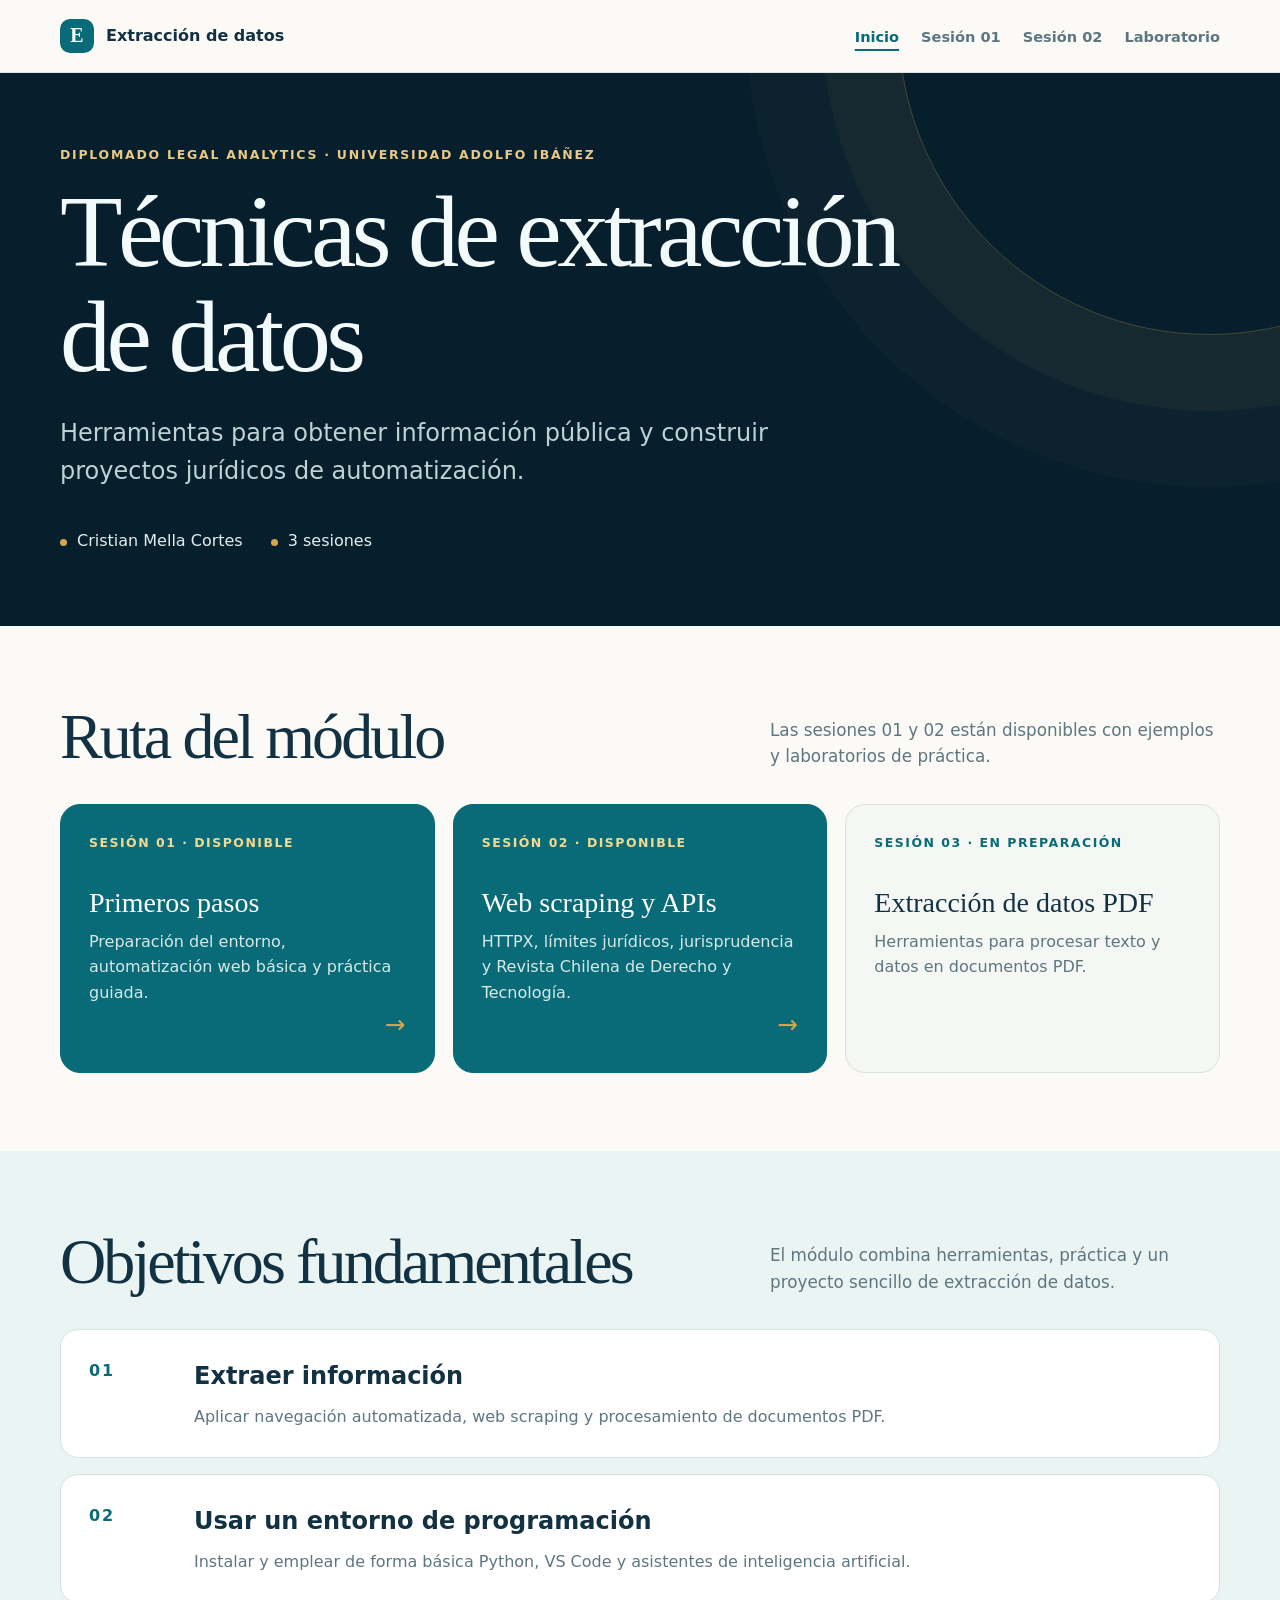
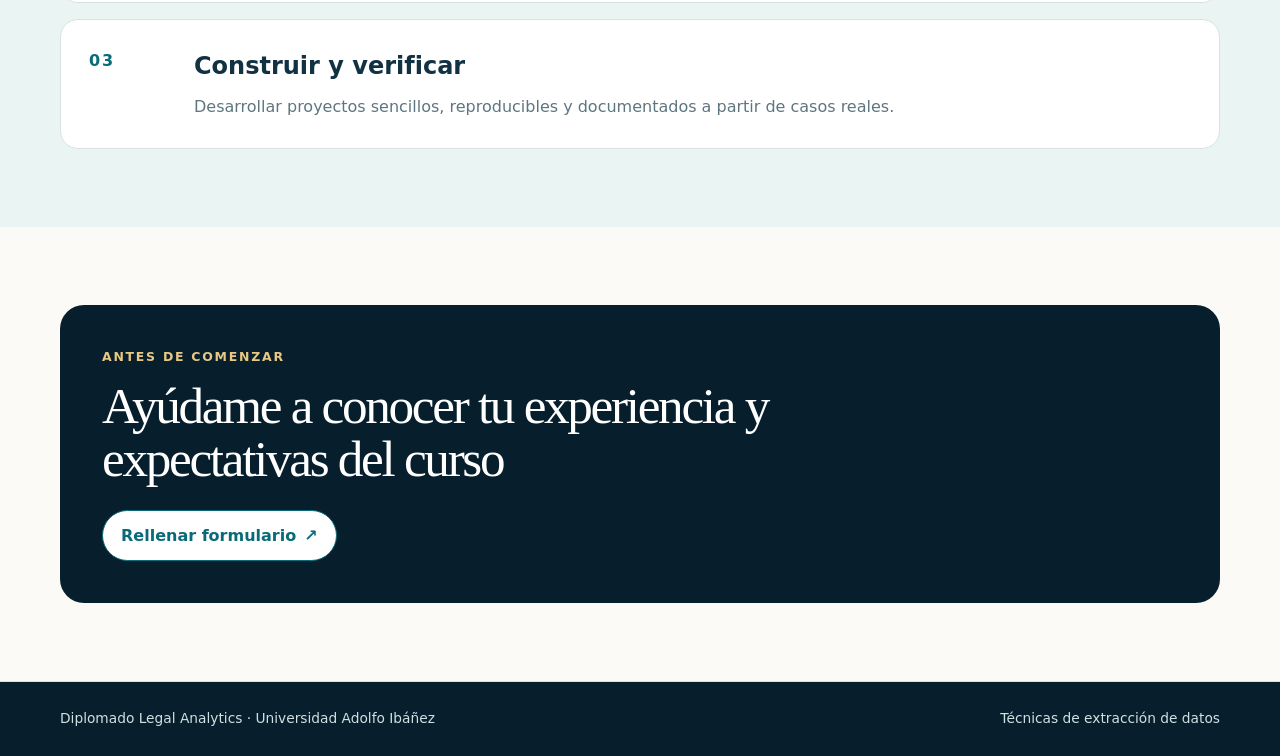
==== commit fbfcbee1: "segunda sesion" ====
--- a/index.html
+++ b/index.html
@@ -14,7 +14,7 @@
 <header class="site-header"><div class="container header-inner">
   <a class="brand" href="index.html" aria-current="page"><span class="brand-mark">E</span><span>Extracción de datos</span></a>
   <button class="menu-button" type="button" aria-expanded="false" aria-controls="main-nav" aria-label="Abrir menú">Menú</button>
-  <nav class="main-nav" id="main-nav" aria-label="Navegación principal"><a href="index.html" aria-current="page">Inicio</a><a href="sesiones/sesion-01/sesion-01.html">Sesión 01</a><a href="practica/codegen-lab.html">Laboratorio</a></nav>
+  <nav class="main-nav" id="main-nav" aria-label="Navegación principal"><a href="index.html" aria-current="page">Inicio</a><a href="sesiones/sesion-01/sesion-01.html">Sesión 01</a><a href="sesiones/sesion-02.html">Sesión 02</a><a href="practica/codegen-lab.html">Laboratorio</a></nav>
 </div></header>
 <main id="contenido">
   <section class="hero"><div class="container hero-inner">
@@ -24,10 +24,10 @@
     <div class="hero-meta"><span>Cristian Mella Cortes</span><span>3 sesiones</span></div>
   </div></section>
   <section id="sesiones" class="section"><div class="container">
-    <div class="section-head"><h2 class="display">Ruta del módulo</h2><p>La primera sesión y su laboratorio están disponibles. Los materiales de las sesiones siguientes se incorporarán aquí.</p></div>
+    <div class="section-head"><h2 class="display">Ruta del módulo</h2><p>Las sesiones 01 y 02 están disponibles con ejemplos y laboratorios de práctica.</p></div>
     <div class="cards">
       <a class="card featured" href="sesiones/sesion-01/sesion-01.html"><span class="number">SESIÓN 01 · DISPONIBLE</span><h3>Primeros pasos</h3><p>Preparación del entorno, automatización web básica y práctica guiada.</p><span class="arrow" aria-hidden="true">→</span></a>
-      <article class="card pending"><span class="number">SESIÓN 02 · EN PREPARACIÓN</span><h3>Automatización web avanzada</h3><p>Detección y consumo de APIs internas.</p></article>
+      <a class="card featured" href="sesiones/sesion-02.html"><span class="number">SESIÓN 02 · DISPONIBLE</span><h3>Web scraping y APIs</h3><p>HTTPX, límites jurídicos, jurisprudencia y Revista Chilena de Derecho y Tecnología.</p><span class="arrow" aria-hidden="true">→</span></a>
       <article class="card pending"><span class="number">SESIÓN 03 · EN PREPARACIÓN</span><h3>Extracción de datos PDF</h3><p>Herramientas para procesar texto y datos en documentos PDF.</p></article>
     </div>
   </div></section>
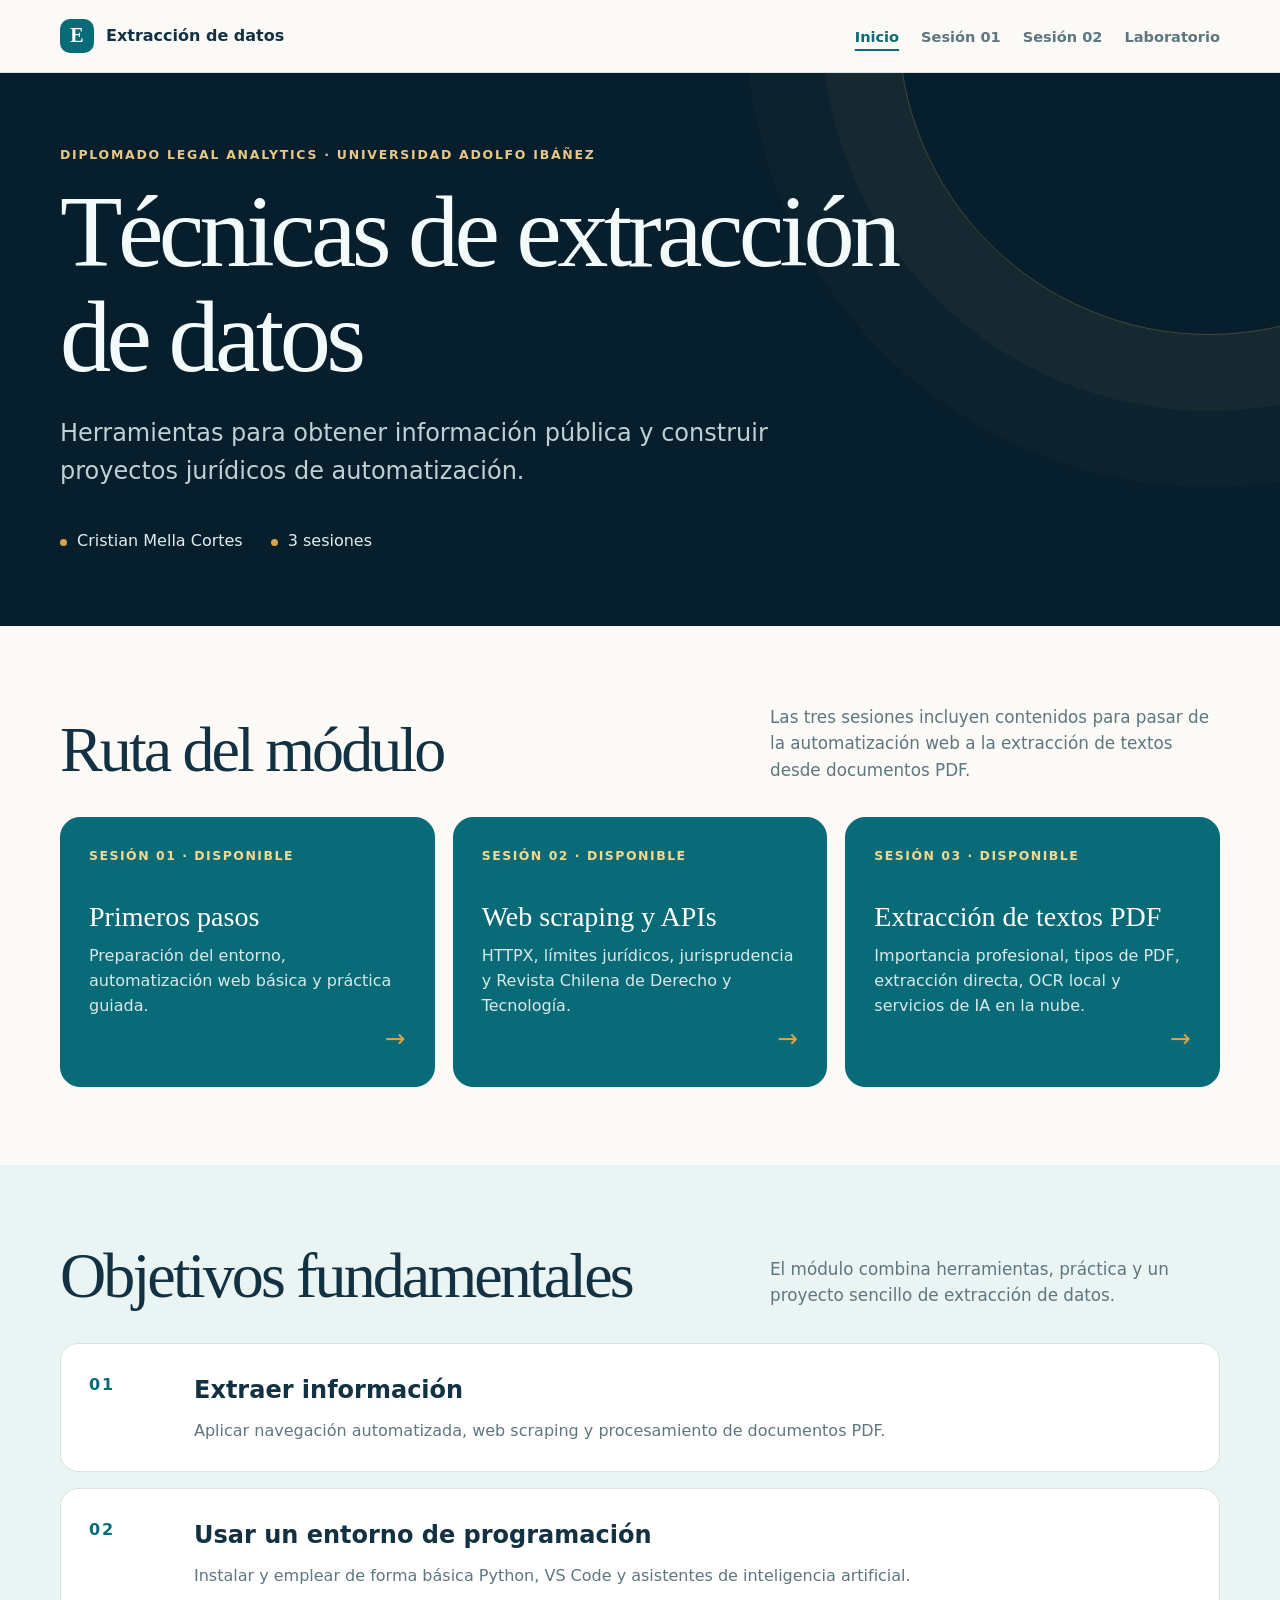
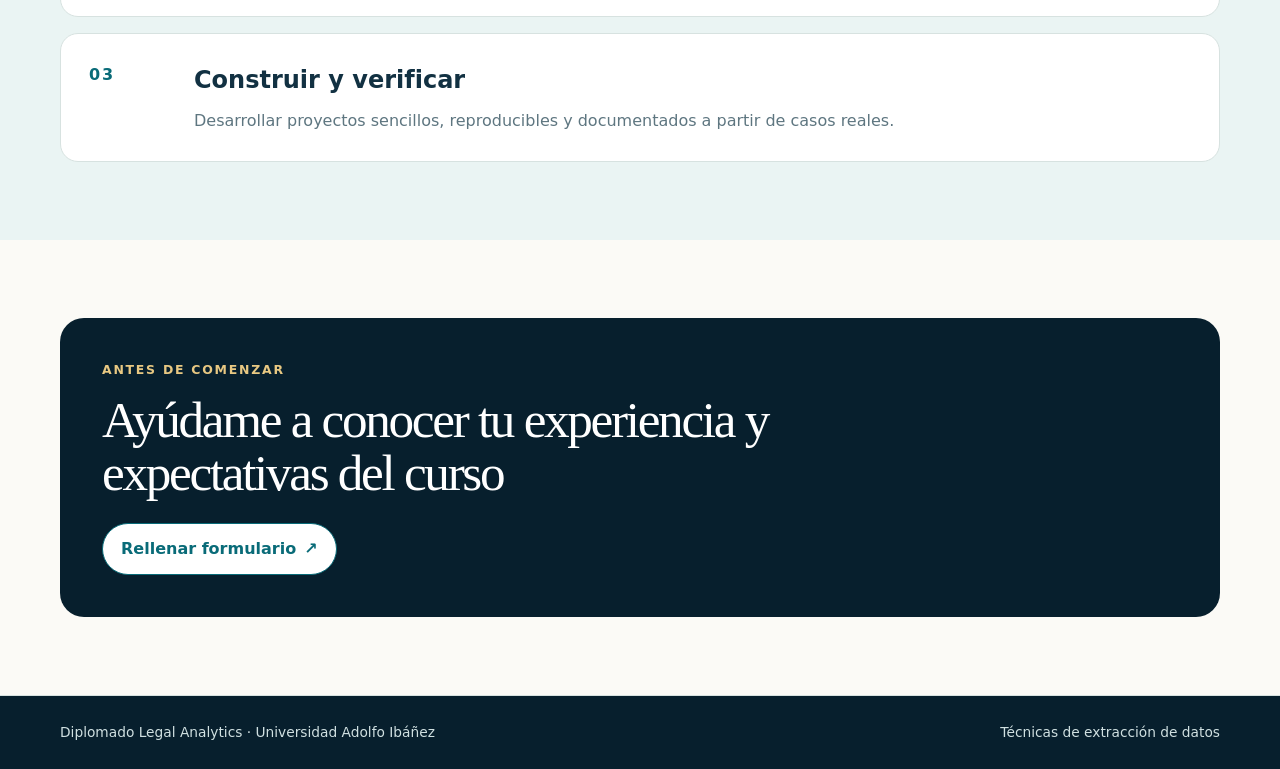
==== commit b2b64036: "Agrega link a clase 3" ====
--- a/index.html
+++ b/index.html
@@ -24,11 +24,11 @@
     <div class="hero-meta"><span>Cristian Mella Cortes</span><span>3 sesiones</span></div>
   </div></section>
   <section id="sesiones" class="section"><div class="container">
-    <div class="section-head"><h2 class="display">Ruta del módulo</h2><p>Las sesiones 01 y 02 están disponibles con ejemplos y laboratorios de práctica.</p></div>
+    <div class="section-head"><h2 class="display">Ruta del módulo</h2><p>Las tres sesiones incluyen contenidos para pasar de la automatización web a la extracción de textos desde documentos PDF.</p></div>
     <div class="cards">
       <a class="card featured" href="sesiones/sesion-01/sesion-01.html"><span class="number">SESIÓN 01 · DISPONIBLE</span><h3>Primeros pasos</h3><p>Preparación del entorno, automatización web básica y práctica guiada.</p><span class="arrow" aria-hidden="true">→</span></a>
       <a class="card featured" href="sesiones/sesion-02.html"><span class="number">SESIÓN 02 · DISPONIBLE</span><h3>Web scraping y APIs</h3><p>HTTPX, límites jurídicos, jurisprudencia y Revista Chilena de Derecho y Tecnología.</p><span class="arrow" aria-hidden="true">→</span></a>
-      <article class="card pending"><span class="number">SESIÓN 03 · EN PREPARACIÓN</span><h3>Extracción de datos PDF</h3><p>Herramientas para procesar texto y datos en documentos PDF.</p></article>
+      <a class="card featured" href="sesiones/sesion-03.html"><span class="number">SESIÓN 03 · DISPONIBLE</span><h3>Extracción de textos PDF</h3><p>Importancia profesional, tipos de PDF, extracción directa, OCR local y servicios de IA en la nube.</p><span class="arrow" aria-hidden="true">→</span></a>
     </div>
   </div></section>
   <section id="objetivos" class="section soft"><div class="container">
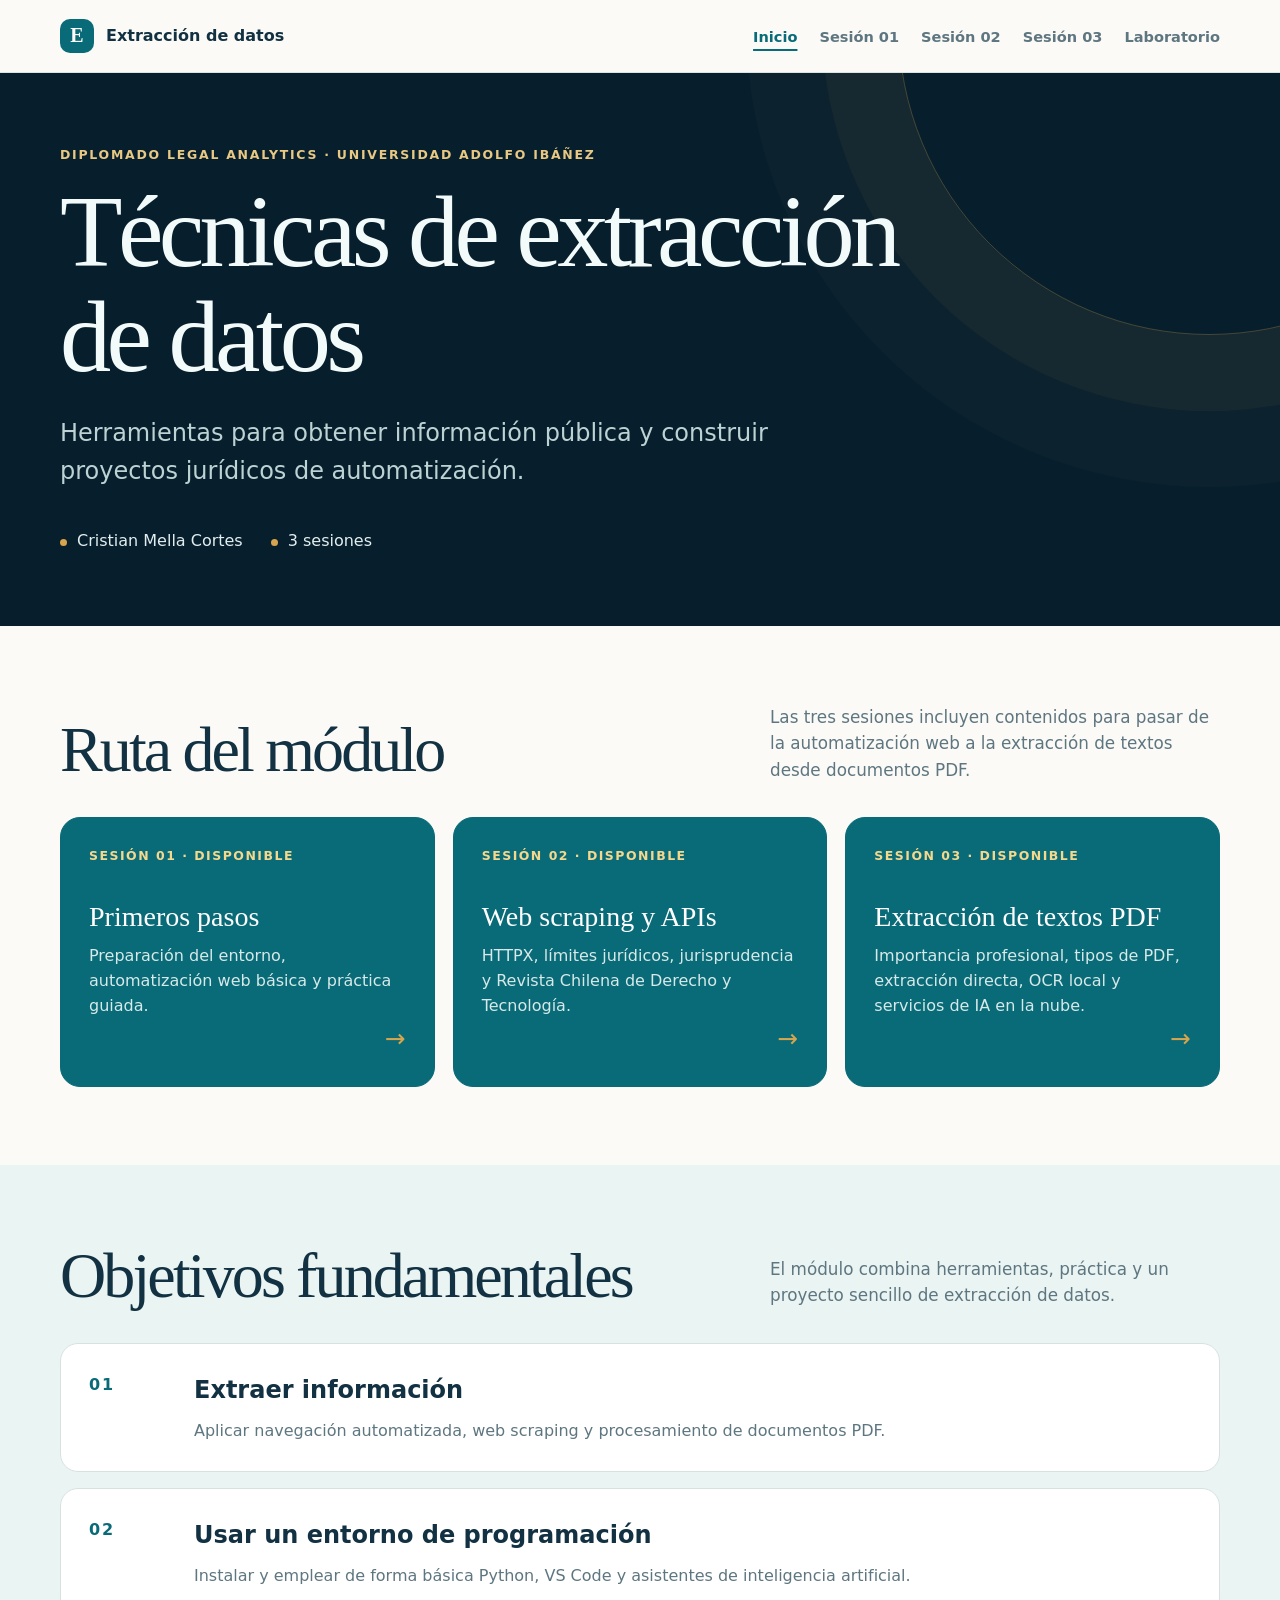
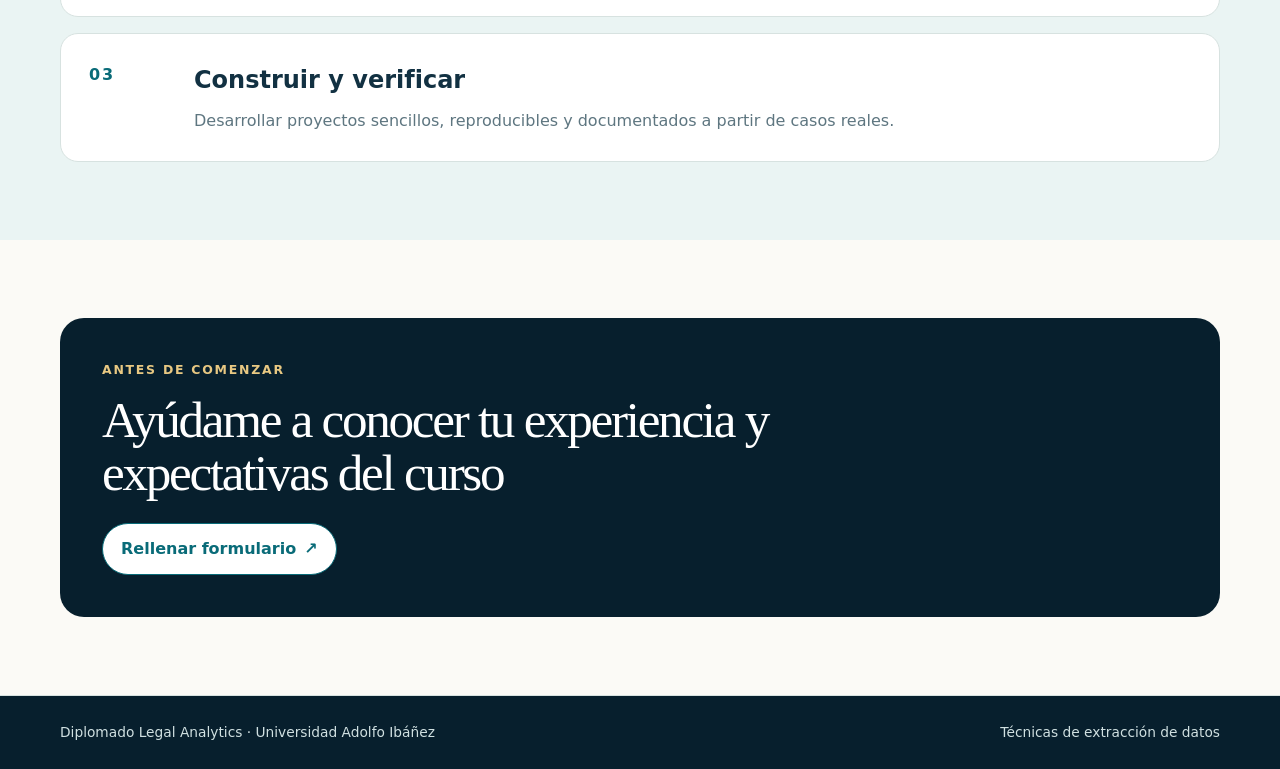
==== commit 383f7e4e: "Agrega ejemplos de lectura pdf digital (pypdf, fitz, pdfplumber)" ====
--- a/index.html
+++ b/index.html
@@ -14,7 +14,7 @@
 <header class="site-header"><div class="container header-inner">
   <a class="brand" href="index.html" aria-current="page"><span class="brand-mark">E</span><span>Extracción de datos</span></a>
   <button class="menu-button" type="button" aria-expanded="false" aria-controls="main-nav" aria-label="Abrir menú">Menú</button>
-  <nav class="main-nav" id="main-nav" aria-label="Navegación principal"><a href="index.html" aria-current="page">Inicio</a><a href="sesiones/sesion-01/sesion-01.html">Sesión 01</a><a href="sesiones/sesion-02.html">Sesión 02</a><a href="practica/codegen-lab.html">Laboratorio</a></nav>
+  <nav class="main-nav" id="main-nav" aria-label="Navegación principal"><a href="index.html" aria-current="page">Inicio</a><a href="sesiones/sesion-01/sesion-01.html">Sesión 01</a><a href="sesiones/sesion-02.html">Sesión 02</a><a href="sesiones/sesion-03.html">Sesión 03</a><a href="practica/codegen-lab.html">Laboratorio</a></nav>
 </div></header>
 <main id="contenido">
   <section class="hero"><div class="container hero-inner">
